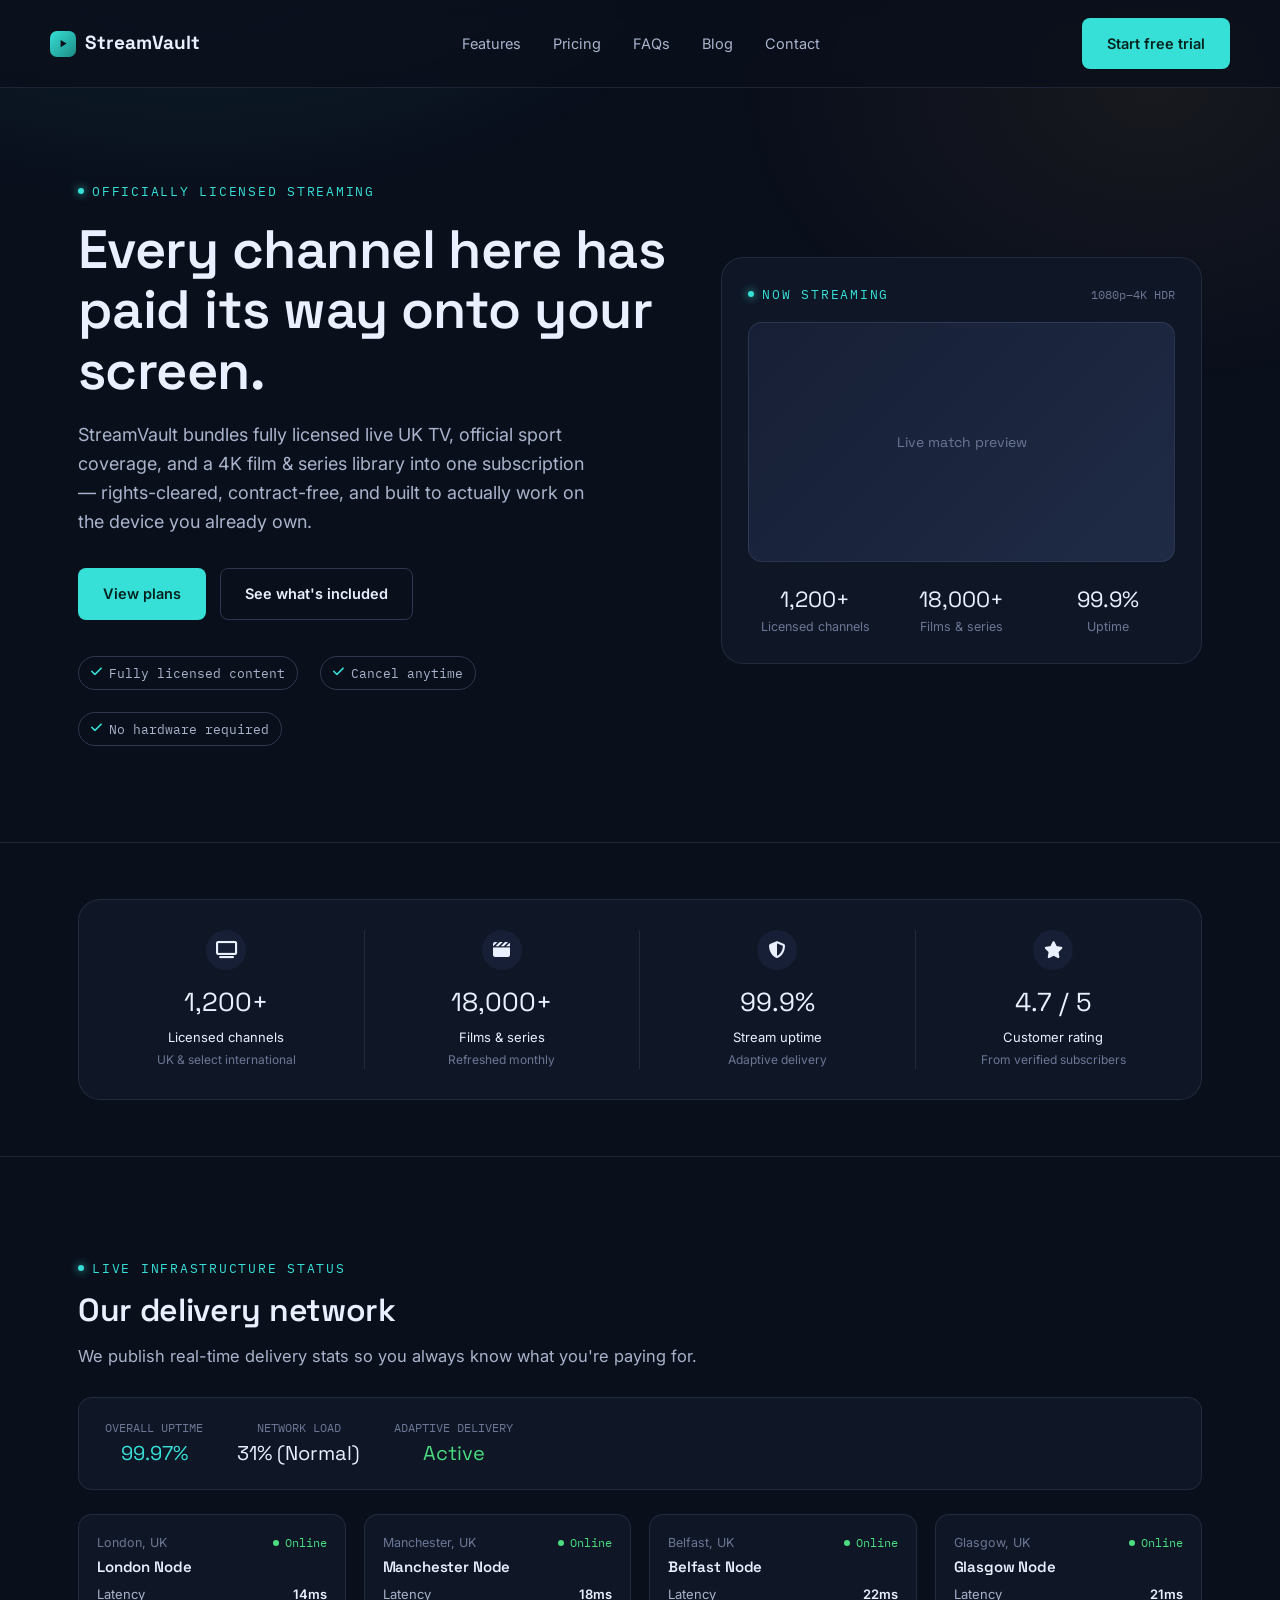
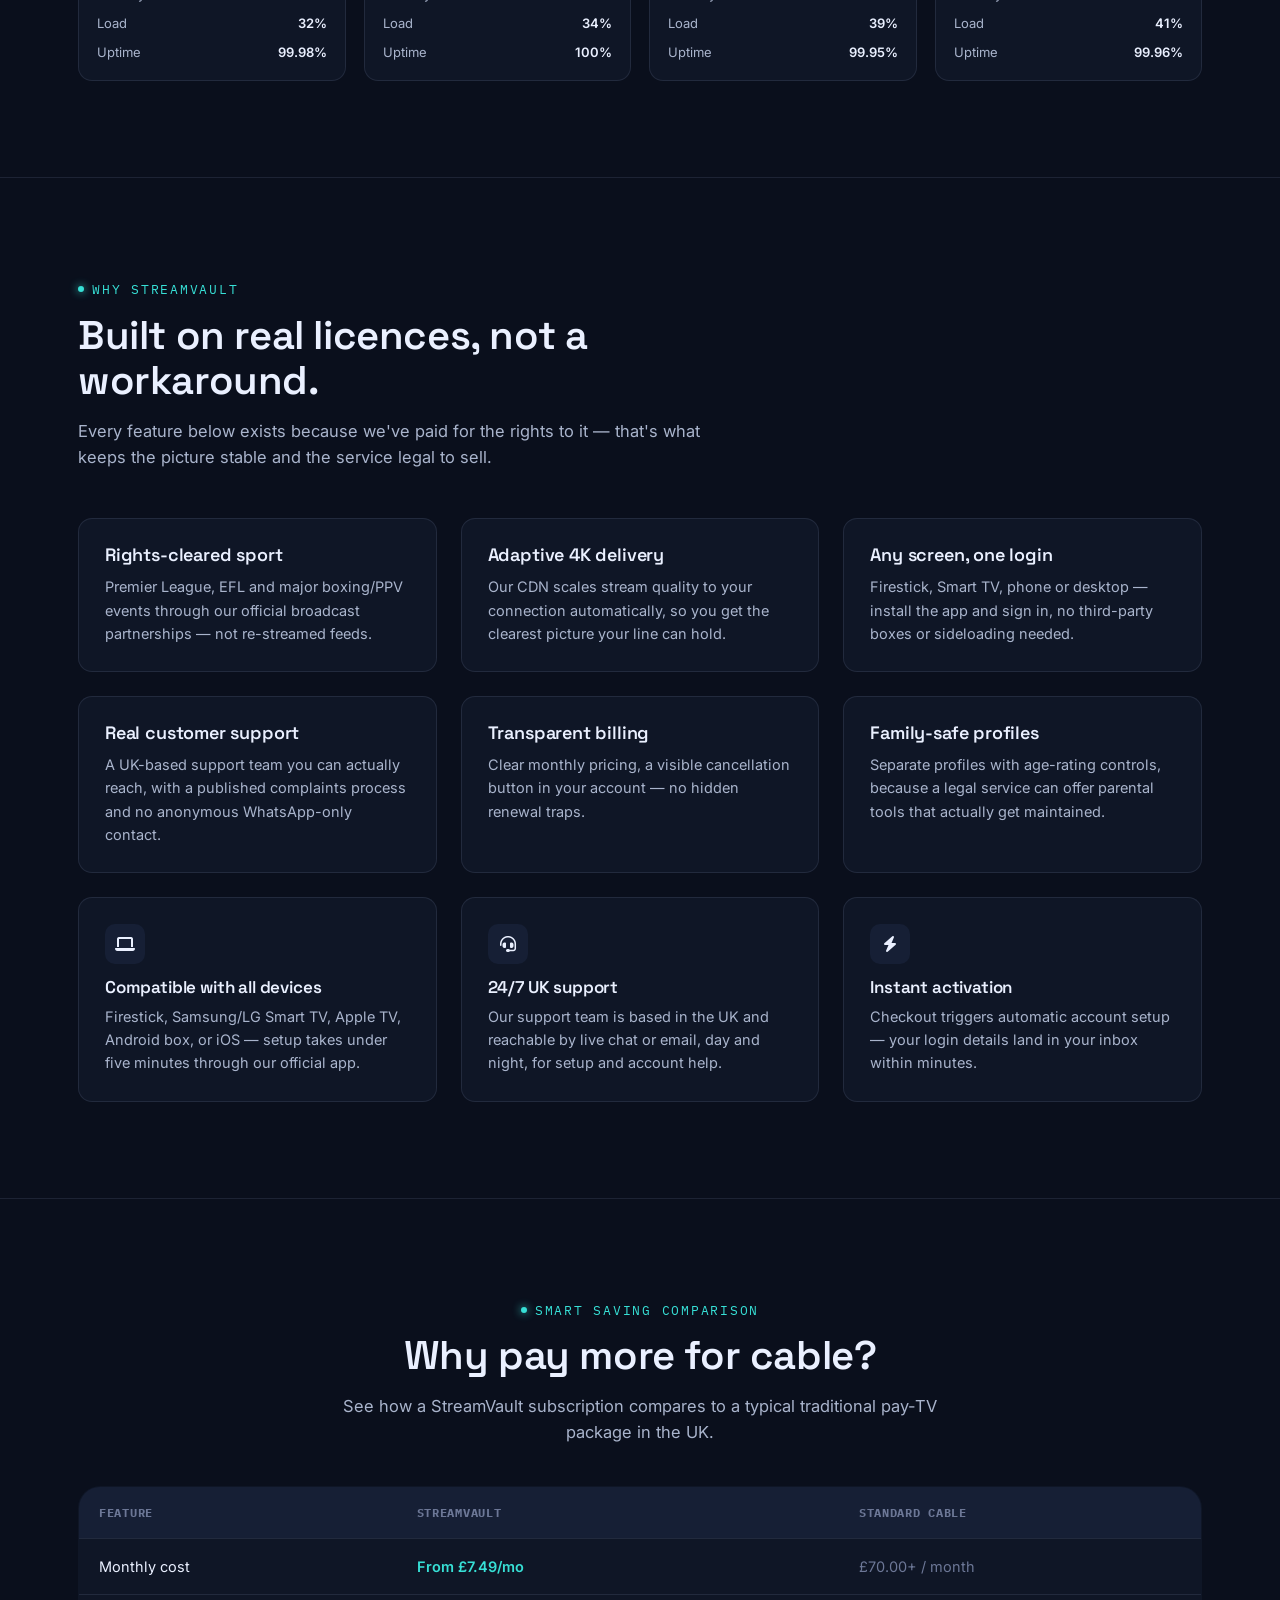
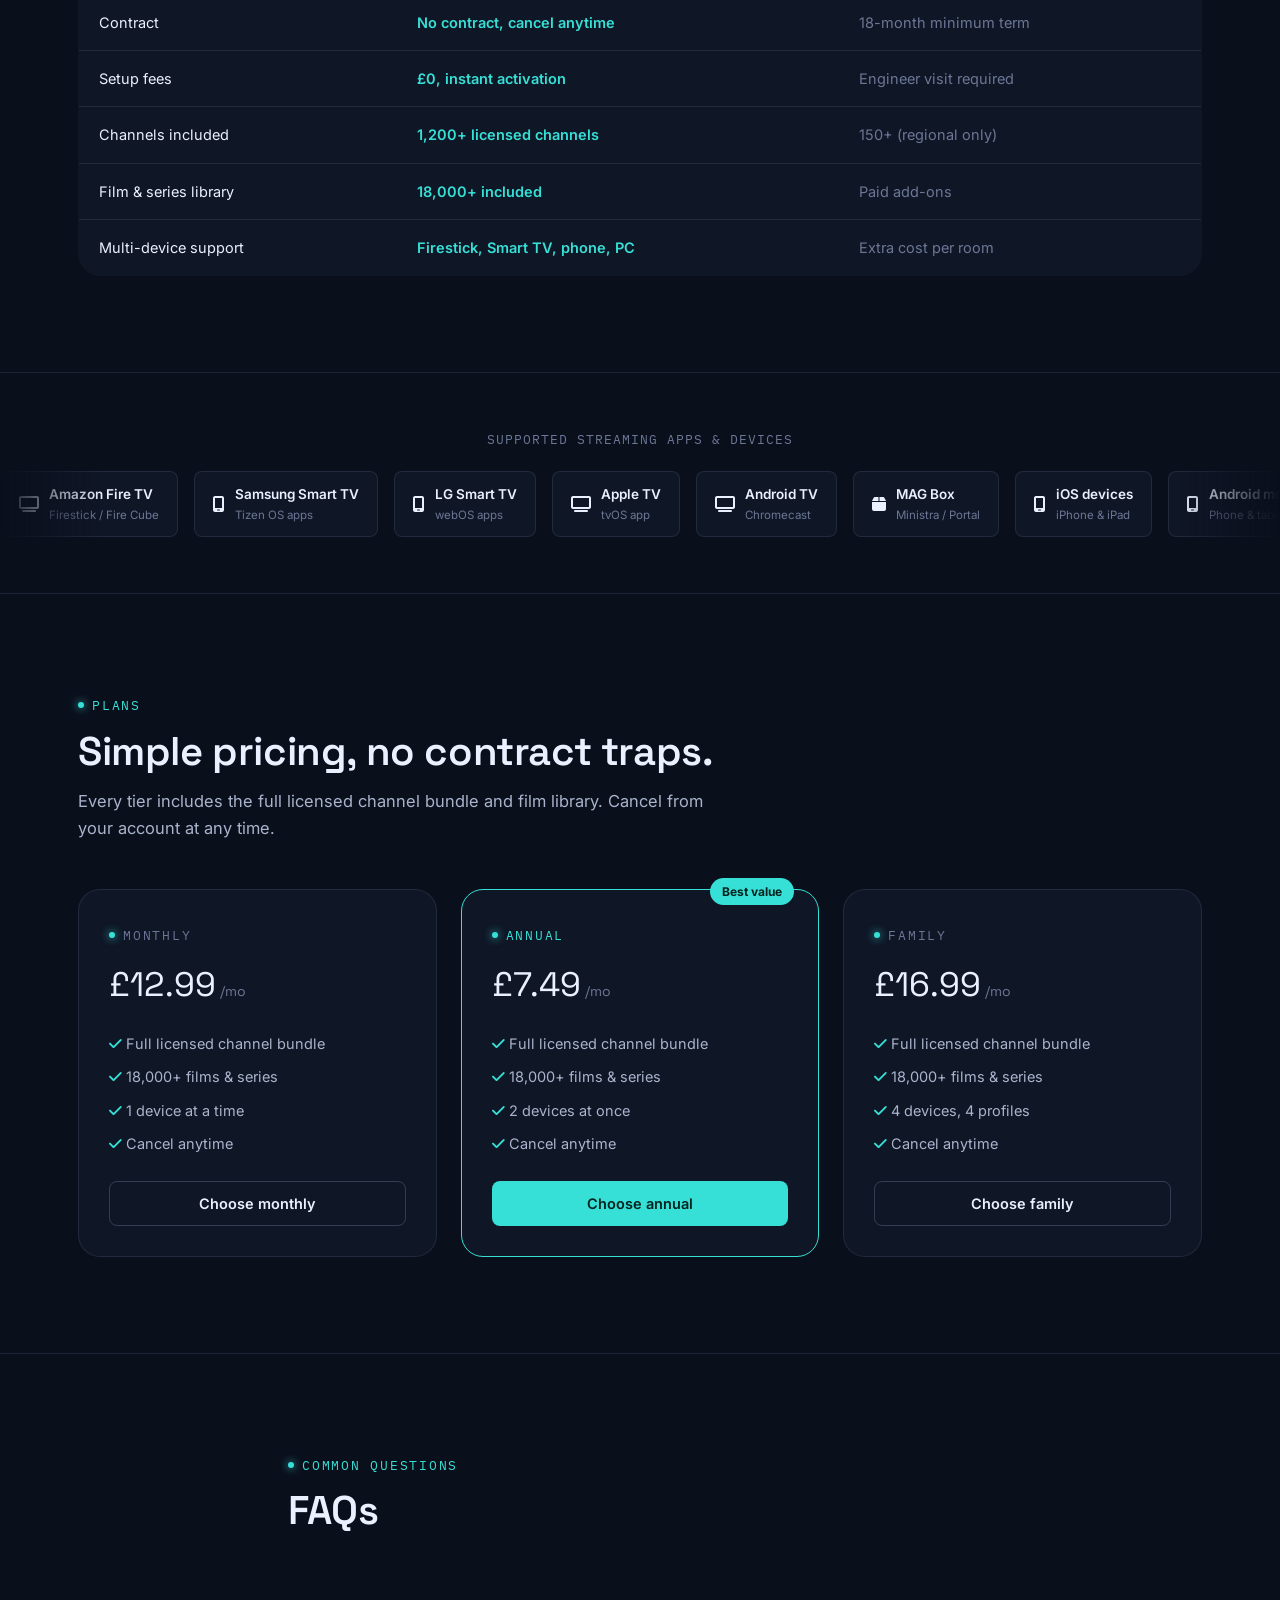
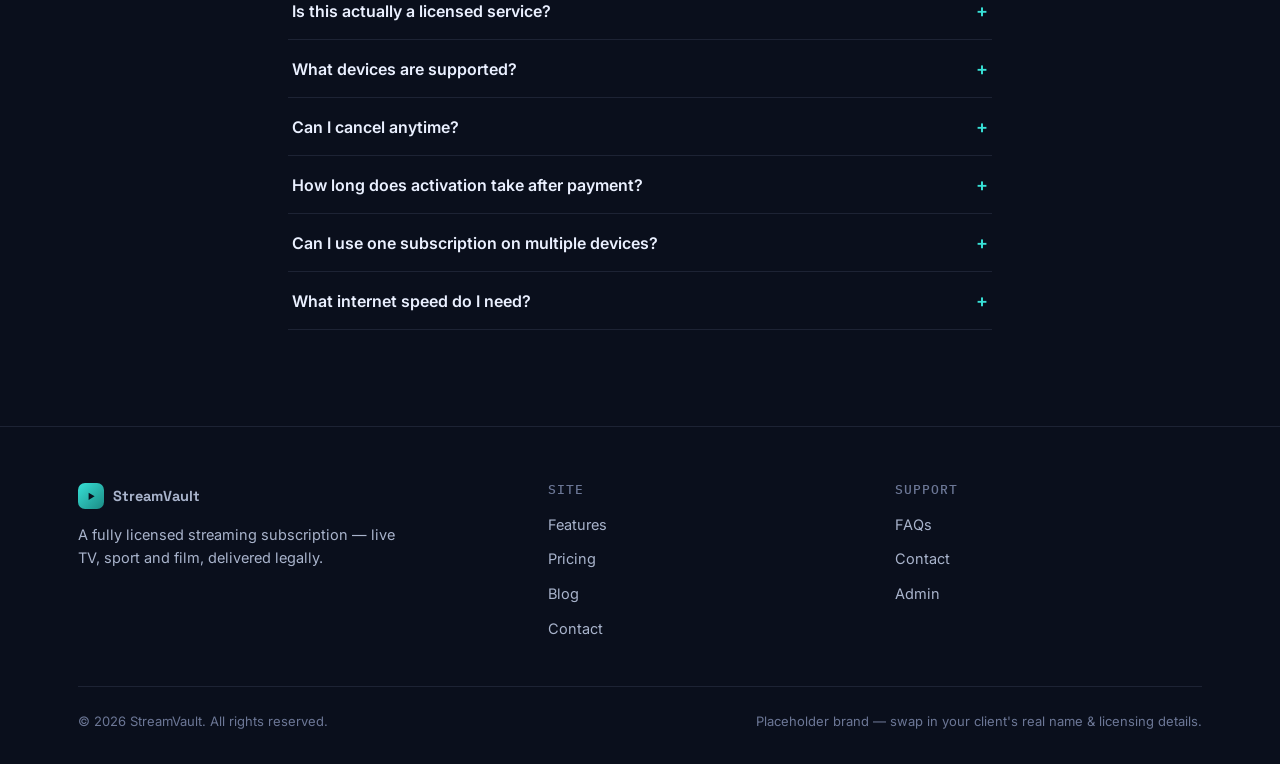
==== index.html @ 3febd01e "Add files via upload" ====
<!DOCTYPE html>
<html lang="en-GB">

<head>
  <meta charset="UTF-8">
  <meta name="viewport" content="width=device-width, initial-scale=1">
  <title>StreamVault | Licensed 4K Streaming Bundle — Live TV, Sport & Film</title>
  <meta name="description"
    content="One licensed subscription for live UK TV, official Premier League coverage, and a full film & series library in 4K. Fully rights-cleared streaming, no grey-market boxes.">
  <link rel="preconnect" href="https://fonts.googleapis.com">
  <link rel="shortcut icon" href="https://i.postimg.cc/qBGTPp8s/Untitled-removebg-preview-(1).png" type="image/x-icon">
  <link
    href="https://fonts.googleapis.com/css2?family=Space+Grotesk:wght@500;600;700&family=Inter:wght@400;500;600;700&family=IBM+Plex+Mono:wght@500&display=swap"
    rel="stylesheet">
  <link rel="stylesheet" href="https://cdnjs.cloudflare.com/ajax/libs/font-awesome/6.5.1/css/all.min.css">
  <link rel="stylesheet" href="styles.css">
</head>

<body>

  <header class="site-nav">
    <div class="wrap nav-row">
      <a href="index.html" class="logo"><span class="logo-mark"></span>StreamVault</a>
      <nav class="nav-links">
        <a href="#features">Features</a>
        <a href="#pricing">Pricing</a>
        <a href="#faqs">FAQs</a>
        <a href="blog.html">Blog</a>
        <a href="contact.html">Contact</a>
      </nav>
      <div class="nav-cta">
        <a href="#pricing" class="btn btn-primary">Start free trial</a>
        <button class="nav-burger" onclick="toggleMobileNav()" aria-label="Menu"><i
            class="fa-solid fa-bars"></i></button>
      </div>
    </div>
    <div class="wrap">
      <div class="nav-mobile-panel" id="mobile-nav">
        <a href="#pricing" class="btn btn-primary btn-block" style="margin-bottom:10px;"
          onclick="toggleMobileNav()">Start free trial</a>
        <a href="#features" onclick="toggleMobileNav()">Features</a>
        <a href="#pricing" onclick="toggleMobileNav()">Pricing</a>
        <a href="#faqs" onclick="toggleMobileNav()">FAQs</a>
        <a href="blog.html">Blog</a>
        <a href="contact.html">Contact</a>
      </div>
    </div>
  </header>

  <!-- HERO -->
  <section class="section" style="border-bottom:1px solid var(--line); padding-top:88px;">
    <div class="hero-grid wrap">
      <div>
        <span class="eyebrow">Officially licensed streaming</span>
        <h1 style="font-size:clamp(34px,4.6vw,54px); margin-top:18px;">
          Every channel here has paid its way onto your screen.
        </h1>
        <p style="color:var(--fg-dim); font-size:18px; margin-top:20px; max-width:520px;">
          StreamVault bundles fully licensed live UK TV, official sport coverage, and a 4K film &amp; series library
          into one subscription — rights-cleared, contract-free, and built to actually work on the device you already
          own.
        </p>
        <div style="display:flex; gap:14px; margin-top:32px; flex-wrap:wrap;">
          <a href="#pricing" class="btn btn-primary">View plans</a>
          <a href="#features" class="btn btn-ghost">See what's included</a>
        </div>
        <div style="display:flex; gap:22px; margin-top:36px; flex-wrap:wrap;">
          <span class="pill"><i class="fa-solid fa-check" style="color:var(--cyan);"></i> Fully licensed content</span>
          <span class="pill"><i class="fa-solid fa-check" style="color:var(--cyan);"></i> Cancel anytime</span>
          <span class="pill"><i class="fa-solid fa-check" style="color:var(--cyan);"></i> No hardware required</span>
        </div>
      </div>
      <div
        style="background:var(--ink-900); border:1px solid var(--line); border-radius:var(--radius-lg); padding:26px;">
        <div style="display:flex; justify-content:space-between; align-items:center; margin-bottom:18px;">
          <span class="eyebrow">Now streaming</span>
          <span style="font-family:var(--font-mono); font-size:12px; color:var(--fg-mute);">1080p–4K HDR</span>
        </div>
        <div
          style="background:linear-gradient(135deg, var(--ink-800), var(--ink-700)); border-radius:var(--radius-md); aspect-ratio:16/9; display:flex; align-items:center; justify-content:center; border:1px solid var(--line);">
          <span style="font-family:var(--font-display); color:var(--fg-mute); font-size:14px;">Live match preview</span>
        </div>
        <div style="display:grid; grid-template-columns:repeat(3,1fr); gap:12px; margin-top:20px;">
          <div style="text-align:center;">
            <div style="font-family:var(--font-display); font-size:22px;">1,200+</div>
            <div style="color:var(--fg-mute); font-size:12.5px;">Licensed channels</div>
          </div>
          <div style="text-align:center;">
            <div style="font-family:var(--font-display); font-size:22px;">18,000+</div>
            <div style="color:var(--fg-mute); font-size:12.5px;">Films &amp; series</div>
          </div>
          <div style="text-align:center;">
            <div style="font-family:var(--font-display); font-size:22px;">99.9%</div>
            <div style="color:var(--fg-mute); font-size:12.5px;">Uptime</div>
          </div>
        </div>
      </div>
    </div>
  </section>

  <!-- STAT BAR -->
  <section class="section" style="padding:56px 0;">
    <div class="wrap">
      <div class="stat-bar">
        <div class="stat-item">
          <div class="stat-icon"><i class="fa-solid fa-tv"></i></div>
          <div class="stat-value">1,200+</div>
          <div class="stat-label">Licensed channels</div>
          <div class="stat-sub">UK &amp; select international</div>
        </div>
        <div class="stat-item">
          <div class="stat-icon"><i class="fa-solid fa-clapperboard"></i></div>
          <div class="stat-value">18,000+</div>
          <div class="stat-label">Films &amp; series</div>
          <div class="stat-sub">Refreshed monthly</div>
        </div>
        <div class="stat-item">
          <div class="stat-icon"><i class="fa-solid fa-shield-halved"></i></div>
          <div class="stat-value">99.9%</div>
          <div class="stat-label">Stream uptime</div>
          <div class="stat-sub">Adaptive delivery</div>
        </div>
        <div class="stat-item">
          <div class="stat-icon"><i class="fa-solid fa-star"></i></div>
          <div class="stat-value">4.7 / 5</div>
          <div class="stat-label">Customer rating</div>
          <div class="stat-sub">From verified subscribers</div>
        </div>
      </div>
    </div>
  </section>

  <!-- INFRA STATUS -->
  <section class="section">
    <div class="wrap">
      <div class="section-head" style="margin-bottom:28px;">
        <span class="eyebrow">Live infrastructure status</span>
        <h2 style="font-size:clamp(24px,3vw,32px);">Our delivery network</h2>
        <p>We publish real-time delivery stats so you always know what you're paying for.</p>
      </div>
      <div class="infra-summary">
        <div class="stat-item" style="border:none; padding:0;">
          <div style="color:var(--fg-mute); font-size:12px; font-family:var(--font-mono); text-transform:uppercase;">
            Overall uptime</div>
          <div class="stat-value" style="color:var(--cyan);">99.97%</div>
        </div>
        <div class="stat-item" style="border:none; padding:0;">
          <div style="color:var(--fg-mute); font-size:12px; font-family:var(--font-mono); text-transform:uppercase;">
            Network load</div>
          <div class="stat-value">31% (Normal)</div>
        </div>
        <div class="stat-item" style="border:none; padding:0;">
          <div style="color:var(--fg-mute); font-size:12px; font-family:var(--font-mono); text-transform:uppercase;">
            Adaptive delivery</div>
          <div class="stat-value" style="color:#4ADE80;">Active</div>
        </div>
      </div>
      <div class="node-grid">
        <div class="node-card">
          <div style="display:flex; justify-content:space-between; align-items:center;">
            <div style="font-size:12.5px; color:var(--fg-mute);">London, UK</div>
            <span class="node-status">Online</span>
          </div>
          <h4 style="font-size:15px; margin-top:6px;">London Node</h4>
          <div class="node-metric"><span>Latency</span><b>14ms</b></div>
          <div class="node-metric"><span>Load</span><b>32%</b></div>
          <div class="node-metric"><span>Uptime</span><b>99.98%</b></div>
        </div>
        <div class="node-card">
          <div style="display:flex; justify-content:space-between; align-items:center;">
            <div style="font-size:12.5px; color:var(--fg-mute);">Manchester, UK</div>
            <span class="node-status">Online</span>
          </div>
          <h4 style="font-size:15px; margin-top:6px;">Manchester Node</h4>
          <div class="node-metric"><span>Latency</span><b>18ms</b></div>
          <div class="node-metric"><span>Load</span><b>34%</b></div>
          <div class="node-metric"><span>Uptime</span><b>100%</b></div>
        </div>
        <div class="node-card">
          <div style="display:flex; justify-content:space-between; align-items:center;">
            <div style="font-size:12.5px; color:var(--fg-mute);">Belfast, UK</div>
            <span class="node-status">Online</span>
          </div>
          <h4 style="font-size:15px; margin-top:6px;">Belfast Node</h4>
          <div class="node-metric"><span>Latency</span><b>22ms</b></div>
          <div class="node-metric"><span>Load</span><b>39%</b></div>
          <div class="node-metric"><span>Uptime</span><b>99.95%</b></div>
        </div>
        <div class="node-card">
          <div style="display:flex; justify-content:space-between; align-items:center;">
            <div style="font-size:12.5px; color:var(--fg-mute);">Glasgow, UK</div>
            <span class="node-status">Online</span>
          </div>
          <h4 style="font-size:15px; margin-top:6px;">Glasgow Node</h4>
          <div class="node-metric"><span>Latency</span><b>21ms</b></div>
          <div class="node-metric"><span>Load</span><b>41%</b></div>
          <div class="node-metric"><span>Uptime</span><b>99.96%</b></div>
        </div>
      </div>
    </div>
  </section>

  <!-- FEATURES -->
  <section class="section" id="features">
    <div class="wrap">
      <div class="section-head">
        <span class="eyebrow">Why StreamVault</span>
        <h2>Built on real licences, not a workaround.</h2>
        <p>Every feature below exists because we've paid for the rights to it — that's what keeps the picture stable and
          the service legal to sell.</p>
      </div>
      <div class="grid-3">
        <div
          style="background:var(--ink-900); border:1px solid var(--line); border-radius:var(--radius-md); padding:26px;">
          <h3 style="font-size:18px; margin-bottom:10px;">Rights-cleared sport</h3>
          <p style="color:var(--fg-dim); font-size:14.5px;">Premier League, EFL and major boxing/PPV events through our
            official broadcast partnerships — not re-streamed feeds.</p>
        </div>
        <div
          style="background:var(--ink-900); border:1px solid var(--line); border-radius:var(--radius-md); padding:26px;">
          <h3 style="font-size:18px; margin-bottom:10px;">Adaptive 4K delivery</h3>
          <p style="color:var(--fg-dim); font-size:14.5px;">Our CDN scales stream quality to your connection
            automatically, so you get the clearest picture your line can hold.</p>
        </div>
        <div
          style="background:var(--ink-900); border:1px solid var(--line); border-radius:var(--radius-md); padding:26px;">
          <h3 style="font-size:18px; margin-bottom:10px;">Any screen, one login</h3>
          <p style="color:var(--fg-dim); font-size:14.5px;">Firestick, Smart TV, phone or desktop — install the app and
            sign in, no third-party boxes or sideloading needed.</p>
        </div>
        <div
          style="background:var(--ink-900); border:1px solid var(--line); border-radius:var(--radius-md); padding:26px;">
          <h3 style="font-size:18px; margin-bottom:10px;">Real customer support</h3>
          <p style="color:var(--fg-dim); font-size:14.5px;">A UK-based support team you can actually reach, with a
            published complaints process and no anonymous WhatsApp-only contact.</p>
        </div>
        <div
          style="background:var(--ink-900); border:1px solid var(--line); border-radius:var(--radius-md); padding:26px;">
          <h3 style="font-size:18px; margin-bottom:10px;">Transparent billing</h3>
          <p style="color:var(--fg-dim); font-size:14.5px;">Clear monthly pricing, a visible cancellation button in your
            account — no hidden renewal traps.</p>
        </div>
        <div
          style="background:var(--ink-900); border:1px solid var(--line); border-radius:var(--radius-md); padding:26px;">
          <h3 style="font-size:18px; margin-bottom:10px;">Family-safe profiles</h3>
          <p style="color:var(--fg-dim); font-size:14.5px;">Separate profiles with age-rating controls, because a legal
            service can offer parental tools that actually get maintained.</p>
        </div>
      </div>

      <!-- extra feature strip -->
      <div class="grid-3" style="margin-top:24px;">
        <div
          style="background:var(--ink-900); border:1px solid var(--line); border-radius:var(--radius-md); padding:26px;">
          <div
            style="width:40px; height:40px; border-radius:10px; background:var(--ink-800); display:flex; align-items:center; justify-content:center; margin-bottom:14px;">
            <i class="fa-solid fa-laptop"></i></div>
          <h3 style="font-size:17px; margin-bottom:8px;">Compatible with all devices</h3>
          <p style="color:var(--fg-dim); font-size:14.5px;">Firestick, Samsung/LG Smart TV, Apple TV, Android box, or
            iOS — setup takes under five minutes through our official app.</p>
        </div>
        <div
          style="background:var(--ink-900); border:1px solid var(--line); border-radius:var(--radius-md); padding:26px;">
          <div
            style="width:40px; height:40px; border-radius:10px; background:var(--ink-800); display:flex; align-items:center; justify-content:center; margin-bottom:14px;">
            <i class="fa-solid fa-headset"></i></div>
          <h3 style="font-size:17px; margin-bottom:8px;">24/7 UK support</h3>
          <p style="color:var(--fg-dim); font-size:14.5px;">Our support team is based in the UK and reachable by live
            chat or email, day and night, for setup and account help.</p>
        </div>
        <div
          style="background:var(--ink-900); border:1px solid var(--line); border-radius:var(--radius-md); padding:26px;">
          <div
            style="width:40px; height:40px; border-radius:10px; background:var(--ink-800); display:flex; align-items:center; justify-content:center; margin-bottom:14px;">
            <i class="fa-solid fa-bolt"></i></div>
          <h3 style="font-size:17px; margin-bottom:8px;">Instant activation</h3>
          <p style="color:var(--fg-dim); font-size:14.5px;">Checkout triggers automatic account setup — your login
            details land in your inbox within minutes.</p>
        </div>
      </div>
    </div>
  </section>

  <!-- COMPARISON -->
  <section class="section">
    <div class="wrap">
      <div class="section-head" style="margin: 0 auto 40px; text-align:center;">
        <span class="eyebrow">Smart saving comparison</span>
        <h2>Why pay more for cable?</h2>
        <p style="margin:14px auto 0;">See how a StreamVault subscription compares to a typical traditional pay-TV
          package in the UK.</p>
      </div>
      <div class="compare-table-wrap">
        <table class="compare-table">
          <thead>
            <tr>
              <th>Feature</th>
              <th>StreamVault</th>
              <th>Standard cable</th>
            </tr>
          </thead>
          <tbody>
            <tr>
              <td>Monthly cost</td>
              <td class="good">From £7.49/mo</td>
              <td class="bad">£70.00+ / month</td>
            </tr>
            <tr>
              <td>Contract</td>
              <td class="good">No contract, cancel anytime</td>
              <td class="bad">18-month minimum term</td>
            </tr>
            <tr>
              <td>Setup fees</td>
              <td class="good">£0, instant activation</td>
              <td class="bad">Engineer visit required</td>
            </tr>
            <tr>
              <td>Channels included</td>
              <td class="good">1,200+ licensed channels</td>
              <td class="bad">150+ (regional only)</td>
            </tr>
            <tr>
              <td>Film &amp; series library</td>
              <td class="good">18,000+ included</td>
              <td class="bad">Paid add-ons</td>
            </tr>
            <tr>
              <td>Multi-device support</td>
              <td class="good">Firestick, Smart TV, phone, PC</td>
              <td class="bad">Extra cost per room</td>
            </tr>
          </tbody>
        </table>
      </div>
    </div>
  </section>

  <!-- DEVICE MARQUEE -->
  <section class="section" style="padding:56px 0;">
    <div class="wrap">
      <p
        style="text-align:center; font-family:var(--font-mono); font-size:12.5px; letter-spacing:0.08em; color:var(--fg-mute); text-transform:uppercase; margin-bottom:22px;">
        Supported streaming apps &amp; devices</p>
    </div>
    <div class="marquee-wrap">
      <div class="marquee-track" id="marquee-track">
        <!-- filled twice by JS for seamless loop -->
      </div>
    </div>
  </section>

  <!-- PRICING -->
  <section class="section" id="pricing">
    <div class="wrap">
      <div class="section-head">
        <span class="eyebrow">Plans</span>
        <h2>Simple pricing, no contract traps.</h2>
        <p>Every tier includes the full licensed channel bundle and film library. Cancel from your account at any time.
        </p>
      </div>
      <div class="grid-3">
        <div
          style="background:var(--ink-900); border:1px solid var(--line); border-radius:var(--radius-lg); padding:30px;">
          <div class="eyebrow" style="color:var(--fg-mute);">Monthly</div>
          <div style="font-family:var(--font-display); font-size:34px; margin-top:12px;">£12.99<span
              style="font-size:14px; color:var(--fg-mute); font-weight:400;"> /mo</span></div>
          <ul
            style="margin-top:20px; display:flex; flex-direction:column; gap:10px; color:var(--fg-dim); font-size:14.5px;">
            <li><i class="fa-solid fa-check" style="color:var(--cyan);"></i> Full licensed channel bundle</li>
            <li><i class="fa-solid fa-check" style="color:var(--cyan);"></i> 18,000+ films &amp; series</li>
            <li><i class="fa-solid fa-check" style="color:var(--cyan);"></i> 1 device at a time</li>
            <li><i class="fa-solid fa-check" style="color:var(--cyan);"></i> Cancel anytime</li>
          </ul>
          <button class="btn btn-ghost btn-block" style="margin-top:26px;"
            onclick="openPlanModal('Monthly', '£12.99/mo')">Choose monthly</button>
        </div>
        <div
          style="background:var(--ink-900); border:1px solid var(--cyan); border-radius:var(--radius-lg); padding:30px; position:relative;">
          <span
            style="position:absolute; top:-12px; right:24px; background:var(--cyan); color:#04231F; font-size:12px; font-weight:700; padding:4px 12px; border-radius:100px;">Best
            value</span>
          <div class="eyebrow">Annual</div>
          <div style="font-family:var(--font-display); font-size:34px; margin-top:12px;">£7.49<span
              style="font-size:14px; color:var(--fg-mute); font-weight:400;"> /mo</span></div>
          <ul
            style="margin-top:20px; display:flex; flex-direction:column; gap:10px; color:var(--fg-dim); font-size:14.5px;">
            <li><i class="fa-solid fa-check" style="color:var(--cyan);"></i> Full licensed channel bundle</li>
            <li><i class="fa-solid fa-check" style="color:var(--cyan);"></i> 18,000+ films &amp; series</li>
            <li><i class="fa-solid fa-check" style="color:var(--cyan);"></i> 2 devices at once</li>
            <li><i class="fa-solid fa-check" style="color:var(--cyan);"></i> Cancel anytime</li>
          </ul>
          <button class="btn btn-primary btn-block" style="margin-top:26px;"
            onclick="openPlanModal('Annual', '£7.49/mo')">Choose annual</button>
        </div>
        <div
          style="background:var(--ink-900); border:1px solid var(--line); border-radius:var(--radius-lg); padding:30px;">
          <div class="eyebrow" style="color:var(--fg-mute);">Family</div>
          <div style="font-family:var(--font-display); font-size:34px; margin-top:12px;">£16.99<span
              style="font-size:14px; color:var(--fg-mute); font-weight:400;"> /mo</span></div>
          <ul
            style="margin-top:20px; display:flex; flex-direction:column; gap:10px; color:var(--fg-dim); font-size:14.5px;">
            <li><i class="fa-solid fa-check" style="color:var(--cyan);"></i> Full licensed channel bundle</li>
            <li><i class="fa-solid fa-check" style="color:var(--cyan);"></i> 18,000+ films &amp; series</li>
            <li><i class="fa-solid fa-check" style="color:var(--cyan);"></i> 4 devices, 4 profiles</li>
            <li><i class="fa-solid fa-check" style="color:var(--cyan);"></i> Cancel anytime</li>
          </ul>
          <button class="btn btn-ghost btn-block" style="margin-top:26px;"
            onclick="openPlanModal('Family', '£16.99/mo')">Choose family</button>
        </div>
      </div>
    </div>
  </section>

  <!-- Plan order modal -->
  <div class="modal-backdrop" id="plan-modal" onclick="if(event.target===this) closePlanModal()">
    <div class="modal-box" style="max-width:440px;">
      <button class="modal-close" onclick="closePlanModal()"><i class="fa-solid fa-xmark"></i></button>
      <span class="eyebrow" id="plan-modal-eyebrow">Plan</span>
      <h2 id="plan-modal-title" style="font-size:22px; margin-top:10px;">Complete your order</h2>
      <p style="color:var(--fg-dim); font-size:14px; margin-top:8px;">We'll email you to complete payment and activate
        your subscription — no card details are collected here.</p>
      <form id="plan-form" style="margin-top:20px;" onsubmit="return submitPlanOrder(event)">
        <label
          style="display:block; font-size:13px; color:var(--fg-mute); margin-bottom:6px; font-family:var(--font-mono);"
          for="p-name">Full name</label>
        <input id="p-name" type="text" required
          style="width:100%; background:var(--ink-800); border:1px solid var(--line-strong); color:var(--fg); padding:11px 13px; border-radius:8px; font-size:14.5px; margin-bottom:16px;"
          placeholder="Jane Smith">
        <label
          style="display:block; font-size:13px; color:var(--fg-mute); margin-bottom:6px; font-family:var(--font-mono);"
          for="p-email">Email</label>
        <input id="p-email" type="email" required
          style="width:100%; background:var(--ink-800); border:1px solid var(--line-strong); color:var(--fg); padding:11px 13px; border-radius:8px; font-size:14.5px; margin-bottom:8px;"
          placeholder="jane@email.com">
        <p id="p-email-error" style="display:none; color:var(--coral); font-size:12.5px; margin-bottom:12px;"></p>
        <button type="submit" id="plan-submit-btn" class="btn btn-primary btn-block">Request this plan</button>
        <p id="plan-success"
          style="display:none; color:var(--cyan); font-size:13px; margin-top:12px; text-align:center;">Order request
          sent — we'll follow up by email.</p>
        <button type="button" id="pay-now-btn" class="btn btn-ghost btn-block" style="display:none; margin-top:10px;"
          onclick="showPaymentPlaceholder()"><i class="fa-solid fa-credit-card"></i> Pay now</button>
      </form>
    </div>
  </div>

  <!-- Payment placeholder — shown after "Pay now" is clicked -->
  <div class="modal-backdrop" id="payment-modal" onclick="if(event.target===this) closePaymentModal()">
    <div class="modal-box" style="max-width:400px; text-align:center;">
      <button class="modal-close" onclick="closePaymentModal()"><i class="fa-solid fa-xmark"></i></button>
      <div
        style="width:52px; height:52px; border-radius:50%; background:var(--cyan-dim); display:flex; align-items:center; justify-content:center; margin:0 auto 16px; font-size:22px; color:var(--cyan);">
        <i class="fa-solid fa-lock"></i>
      </div>
      <h3 style="font-size:19px;">Secure payment coming soon</h3>
      <p style="color:var(--fg-dim); font-size:14px; margin-top:10px;">This is a placeholder — no real payment is
        processed here. A live version of this button would redirect to a real payment provider (e.g. Stripe or PayPal)
        to securely take card details.</p>
      <button class="btn btn-ghost btn-block" style="margin-top:20px;" onclick="closePaymentModal()">Close</button>
    </div>
  </div>

  <!-- FAQ -->
  <section class="section" id="faqs">
    <div class="wrap container-narrow">
      <div class="section-head" style="max-width:100%;">
        <span class="eyebrow">Common questions</span>
        <h2>FAQs</h2>
      </div>
      <div id="faq-list">
        <div class="faq-item">
          <button class="faq-q" onclick="toggleFaq(this)">Is this actually a licensed service?<span
              class="chev">+</span></button>
          <div class="faq-a">
            <div class="faq-a-inner">Yes — every channel and film in the bundle is delivered under direct licensing
              agreements with rights holders and broadcasters.</div>
          </div>
        </div>
        <div class="faq-item">
          <button class="faq-q" onclick="toggleFaq(this)">What devices are supported?<span
              class="chev">+</span></button>
          <div class="faq-a">
            <div class="faq-a-inner">Firestick, Android TV, Samsung/LG Smart TVs, iOS, Android and desktop browsers, via
              our official app.</div>
          </div>
        </div>
        <div class="faq-item">
          <button class="faq-q" onclick="toggleFaq(this)">Can I cancel anytime?<span class="chev">+</span></button>
          <div class="faq-a">
            <div class="faq-a-inner">Yes, cancellation is a single button in your account — no phone call or retention
              script required.</div>
          </div>
        </div>
        <div class="faq-item">
          <button class="faq-q" onclick="toggleFaq(this)">How long does activation take after payment?<span
              class="chev">+</span></button>
          <div class="faq-a">
            <div class="faq-a-inner">Activation is automated. Your login details are sent to your email within minutes
              of checkout completing.</div>
          </div>
        </div>
        <div class="faq-item">
          <button class="faq-q" onclick="toggleFaq(this)">Can I use one subscription on multiple devices?<span
              class="chev">+</span></button>
          <div class="faq-a">
            <div class="faq-a-inner">Standard plans allow one active device at a time. Our Annual and Family tiers
              support 2 and 4 simultaneous devices respectively.</div>
          </div>
        </div>
        <div class="faq-item">
          <button class="faq-q" onclick="toggleFaq(this)">What internet speed do I need?<span
              class="chev">+</span></button>
          <div class="faq-a">
            <div class="faq-a-inner">8 Mbps is enough for SD, 15 Mbps for HD, and we recommend 25 Mbps or higher for
              stable 4K streaming.</div>
          </div>
        </div>
      </div>
    </div>
  </section>

  <footer class="site-footer">
    <div class="wrap">
      <div class="footer-grid">
        <div>
          <a href="index.html" class="logo"><span class="logo-mark"></span>StreamVault</a>
          <p style="margin-top:14px;">A fully licensed streaming subscription — live TV, sport and film, delivered
            legally.</p>
        </div>
        <div>
          <h4>Site</h4>
          <ul>
            <li><a href="#features">Features</a></li>
            <li><a href="#pricing">Pricing</a></li>
            <li><a href="blog.html">Blog</a></li>
            <li><a href="contact.html">Contact</a></li>
          </ul>
        </div>
        <div>
          <h4>Support</h4>
          <ul>
            <li><a href="#faqs">FAQs</a></li>
            <li><a href="contact.html">Contact</a></li>
            <li><a href="admin.html">Admin</a></li>
          </ul>
        </div>
      </div>
      <div class="footer-bottom">
        <span>© 2026 StreamVault. All rights reserved.</span>
        <span>Placeholder brand — swap in your client's real name &amp; licensing details.</span>
      </div>
    </div>
  </footer>

  <script src="site-data.js"></script>
  <script>
    // Mobile hamburger menu toggle
    function toggleMobileNav() {
      document.getElementById('mobile-nav').classList.toggle('open');
    }

    // FAQ accordion: click a question to expand/collapse its answer.
    function toggleFaq(btn) {
      const item = btn.closest('.faq-item');
      const answer = item.querySelector('.faq-a');
      const isOpen = item.classList.contains('open');

      document.querySelectorAll('.faq-item.open').forEach(function (el) {
        if (el !== item) {
          el.classList.remove('open');
          el.querySelector('.faq-a').style.maxHeight = null;
        }
      });

      if (isOpen) {
        item.classList.remove('open');
        answer.style.maxHeight = null;
      } else {
        item.classList.add('open');
        answer.style.maxHeight = answer.scrollHeight + 'px';
      }
    }

    // Device marquee: generic list, duplicated once for a seamless right-to-left loop.
    (function () {
      const devices = [
        ['fa-solid fa-tv', 'Amazon Fire TV', 'Firestick / Fire Cube'],
        ['fa-solid fa-mobile-screen', 'Samsung Smart TV', 'Tizen OS apps'],
        ['fa-solid fa-mobile-screen', 'LG Smart TV', 'webOS apps'],
        ['fa-solid fa-tv', 'Apple TV', 'tvOS app'],
        ['fa-solid fa-tv', 'Android TV', 'Chromecast'],
        ['fa-solid fa-box', 'MAG Box', 'Ministra / Portal'],
        ['fa-solid fa-mobile-screen', 'iOS devices', 'iPhone & iPad'],
        ['fa-solid fa-mobile-screen', 'Android mobile', 'Phone & tablet'],
        ['fa-solid fa-laptop', 'Windows PC', 'Desktop app'],
        ['fa-solid fa-laptop', 'macOS desktop', 'Desktop app']
      ];
      const track = document.getElementById('marquee-track');
      function renderSet() {
        return devices.map(function (d) {
          return '<div class="device-chip"><i class="' + d[0] + '"></i><div><div class="device-name">' + d[1] + '</div><div class="device-sub">' + d[2] + '</div></div></div>';
        }).join('');
      }
      track.innerHTML = renderSet() + renderSet();
    })();

    // Plan order modal — captures the lead so it shows up in admin.html
    // under "Plan orders". No payment is collected here; that needs a
    // real processor (Stripe, etc.) wired up before this goes live.
    let selectedPlan = null;

    function openPlanModal(planName, planPrice) {
      selectedPlan = {plan: planName, price: planPrice};
      document.getElementById('plan-modal-eyebrow').textContent = planName + ' plan';
      document.getElementById('plan-modal-title').textContent = 'Request the ' + planName + ' plan — ' + planPrice;
      document.getElementById('plan-success').style.display = 'none';
      document.getElementById('pay-now-btn').style.display = 'none';
      document.getElementById('p-email-error').style.display = 'none';
      document.getElementById('plan-form').reset();
      document.getElementById('plan-modal').classList.add('open');
    }

    function closePlanModal() {
      document.getElementById('plan-modal').classList.remove('open');
    }

    function submitPlanOrder(e) {
      e.preventDefault();
      const email = document.getElementById('p-email').value.trim();
      const errorEl = document.getElementById('p-email-error');
      const btn = document.getElementById('plan-submit-btn');
      errorEl.style.display = 'none';

      if (!SVValidate.emailFormatValid(email)) {
        errorEl.textContent = 'Please enter a valid email address.';
        errorEl.style.display = 'block';
        return false;
      }

      btn.disabled = true;
      btn.textContent = 'Checking email...';

      SVValidate.checkEmailDomain(email).then(function (result) {
        btn.disabled = false;
        btn.textContent = 'Request this plan';

        if (result === 'invalid') {
          errorEl.textContent = "This email's domain doesn't appear to accept email — please check for typos.";
          errorEl.style.display = 'block';
          return;
        }

        SVData.addOrder({
          name: document.getElementById('p-name').value.trim(),
          email: email,
          plan: selectedPlan.plan,
          price: selectedPlan.price
        });
        document.getElementById('plan-success').style.display = 'block';
        document.getElementById('pay-now-btn').style.display = 'flex';
      });

      return false;
    }

    function showPaymentPlaceholder() {
      document.getElementById('payment-modal').classList.add('open');
    }

    function closePaymentModal() {
      document.getElementById('payment-modal').classList.remove('open');
    }
  </script>

</body>

</html>
---- styles.css ----
/* ============================================
   StreamVault — Design tokens
   Palette: deep ink navy base, signal-cyan accent
   for "live" status, warm amber for value/savings
   ============================================ */
:root {
  --ink-950: #0A0F1C;
  --ink-900: #0F1626;
  --ink-800: #161F35;
  --ink-700: #1F2A45;
  --ink-600: #2C3A5C;
  --line: rgba(148, 163, 200, 0.14);
  --line-strong: rgba(148, 163, 200, 0.28);

  --fg: #EAF0FF;
  --fg-dim: #A9B4CC;
  --fg-mute: #6C7796;

  --cyan: #37E0D6;
  --cyan-dim: rgba(55, 224, 214, 0.14);
  --amber: #F2B84B;
  --amber-dim: rgba(242, 184, 75, 0.14);
  --coral: #FF6B6B;

  --radius-sm: 8px;
  --radius-md: 14px;
  --radius-lg: 22px;

  --font-display: "Space Grotesk", "Segoe UI", sans-serif;
  --font-body: "Inter", "Segoe UI", sans-serif;
  --font-mono: "IBM Plex Mono", monospace;
}

* { box-sizing: border-box; margin: 0; padding: 0; }

html { scroll-behavior: smooth; }

body {
  background: var(--ink-950);
  color: var(--fg);
  font-family: var(--font-body);
  line-height: 1.6;
  -webkit-font-smoothing: antialiased;
}

body::before {
  content: "";
  position: fixed;
  inset: 0;
  background:
    radial-gradient(ellipse 900px 500px at 15% -10%, rgba(55,224,214,0.10), transparent 60%),
    radial-gradient(ellipse 700px 500px at 90% 10%, rgba(242,184,75,0.06), transparent 60%);
  pointer-events: none;
  z-index: 0;
}

a { color: inherit; text-decoration: none; }
img { max-width: 100%; display: block; }
ul { list-style: none; }

.wrap {
  max-width: 1180px;
  margin: 0 auto;
  padding: 0 28px;
  position: relative;
  z-index: 1;
}

/* Focus visibility */
a:focus-visible, button:focus-visible, input:focus-visible, textarea:focus-visible {
  outline: 2px solid var(--cyan);
  outline-offset: 3px;
}

@media (prefers-reduced-motion: reduce) {
  * { animation-duration: 0.001ms !important; transition-duration: 0.001ms !important; }
}

/* ---------- Typography ---------- */
h1, h2, h3, h4 {
  font-family: var(--font-display);
  font-weight: 600;
  letter-spacing: -0.01em;
  line-height: 1.12;
}

.eyebrow {
  font-family: var(--font-mono);
  font-size: 12.5px;
  letter-spacing: 0.14em;
  text-transform: uppercase;
  color: var(--cyan);
  display: inline-flex;
  align-items: center;
  gap: 8px;
}
.eyebrow::before {
  content: "";
  width: 6px; height: 6px;
  border-radius: 50%;
  background: var(--cyan);
  box-shadow: 0 0 8px var(--cyan);
}

.section {
  padding: 96px 0;
  border-bottom: 1px solid var(--line);
  position: relative;
  z-index: 1;
}
.section-head {
  max-width: 640px;
  margin-bottom: 48px;
}
.section-head h2 {
  font-size: clamp(28px, 3.4vw, 40px);
  margin-top: 14px;
}
.section-head p {
  color: var(--fg-dim);
  margin-top: 14px;
  font-size: 16.5px;
}

/* ---------- Buttons ---------- */
.btn {
  display: inline-flex;
  align-items: center;
  gap: 8px;
  padding: 13px 24px;
  border-radius: var(--radius-sm);
  font-weight: 600;
  font-size: 14.5px;
  border: 1px solid transparent;
  cursor: pointer;
  transition: transform 0.15s ease, background 0.15s ease, border-color 0.15s ease;
  font-family: var(--font-body);
}
.btn:hover { transform: translateY(-1px); }
.btn-primary {
  background: var(--cyan);
  color: #04231F;
}
.btn-primary:hover { background: #4FEFE5; }
.btn-ghost {
  background: transparent;
  border-color: var(--line-strong);
  color: var(--fg);
}
.btn-ghost:hover { border-color: var(--cyan); color: var(--cyan); }
.btn-block { width: 100%; justify-content: center; }

/* ---------- Nav ---------- */
header.site-nav {
  position: sticky;
  top: 0;
  z-index: 50;
  background: rgba(10, 15, 28, 0.82);
  backdrop-filter: blur(10px);
  border-bottom: 1px solid var(--line);
}
.nav-row {
  display: flex;
  align-items: center;
  justify-content: space-between;
  padding: 18px 0;
}
.logo {
  font-family: var(--font-display);
  font-weight: 700;
  font-size: 19px;
  display: flex;
  align-items: center;
  gap: 9px;
}
.logo-mark {
  width: 26px; height: 26px;
  border-radius: 7px;
  background: linear-gradient(135deg, var(--cyan), #1B8B84);
  position: relative;
  flex-shrink: 0;
}
.logo-mark::after {
  content: "";
  position: absolute;
  inset: 7px;
  background: var(--ink-950);
  clip-path: polygon(30% 20%, 30% 80%, 80% 50%);
}
.nav-links {
  display: flex;
  gap: 32px;
  align-items: center;
  font-size: 14.5px;
  color: var(--fg-dim);
}
.nav-links a:hover { color: var(--fg); }
.nav-cta { display: flex; align-items: center; gap: 14px; }

/* Hamburger toggle — hidden on desktop, shown on mobile */
.nav-burger {
  display: none;
  background: none;
  border: 1px solid var(--line-strong);
  border-radius: 8px;
  width: 40px; height: 40px;
  color: var(--fg);
  font-size: 17px;
  cursor: pointer;
  align-items: center;
  justify-content: center;
}

/* Mobile dropdown panel (built from the same links as .nav-links) */
.nav-mobile-panel {
  display: none;
  flex-direction: column;
  gap: 2px;
  padding: 10px 0 18px;
  border-top: 1px solid var(--line);
}
.nav-mobile-panel a {
  padding: 12px 4px;
  font-size: 15px;
  color: var(--fg-dim);
  border-bottom: 1px solid var(--line);
}
.nav-mobile-panel a:last-child { border-bottom: none; }
.nav-mobile-panel a:hover { color: var(--fg); }
.nav-mobile-panel.open { display: flex; }

@media (max-width: 860px) {
  .nav-links { display: none; }
  .nav-burger { display: flex; }
  .nav-cta .btn { padding: 10px 16px; font-size: 13.5px; }
}

/* ---------- Footer ---------- */
footer.site-footer {
  padding: 56px 0 32px;
  position: relative;
  z-index: 1;
}
.footer-grid {
  display: grid;
  grid-template-columns: 1.4fr 1fr 1fr;
  gap: 40px;
  padding-bottom: 36px;
}
.footer-grid h4 {
  font-size: 13px;
  text-transform: uppercase;
  letter-spacing: 0.08em;
  color: var(--fg-mute);
  margin-bottom: 14px;
  font-family: var(--font-mono);
  font-weight: 500;
}
.footer-grid p { color: var(--fg-dim); font-size: 14.5px; max-width: 320px; }
.footer-grid li { margin-bottom: 9px; }
.footer-grid a { color: var(--fg-dim); font-size: 14.5px; }
.footer-grid a:hover { color: var(--cyan); }
.footer-bottom {
  border-top: 1px solid var(--line);
  padding-top: 24px;
  display: flex;
  justify-content: space-between;
  color: var(--fg-mute);
  font-size: 13px;
  flex-wrap: wrap;
  gap: 10px;
}

@media (max-width: 720px) {
  .footer-grid { grid-template-columns: 1fr; }
}

/* ---------- Utility ---------- */
.pill {
  display: inline-flex;
  align-items: center;
  gap: 7px;
  padding: 6px 12px;
  border-radius: 100px;
  border: 1px solid var(--line-strong);
  font-size: 12.5px;
  color: var(--fg-dim);
  font-family: var(--font-mono);
}
.container-narrow { max-width: 760px; margin: 0 auto; }

/* ---------- Stat bar ---------- */
.stat-bar {
  display: grid;
  grid-template-columns: repeat(4, 1fr);
  background: var(--ink-900);
  border: 1px solid var(--line);
  border-radius: var(--radius-lg);
  padding: 30px 10px;
}
.stat-item { text-align: center; border-right: 1px solid var(--line); padding: 0 12px; }
.stat-item:last-child { border-right: none; }
.stat-icon {
  width: 40px; height: 40px;
  border-radius: 50%;
  background: var(--ink-800);
  display: flex; align-items: center; justify-content: center;
  margin: 0 auto 12px;
  font-size: 17px;
}
.stat-value { font-family: var(--font-display); font-size: 26px; }
.stat-label { font-size: 13px; margin-top: 4px; }
.stat-sub { font-size: 12px; color: var(--fg-mute); margin-top: 2px; }
@media (max-width: 760px) {
  .stat-bar { grid-template-columns: repeat(2, 1fr); row-gap: 26px; }
  .stat-item:nth-child(2) { border-right: none; }
}

/* ---------- Infra status panel ---------- */
.infra-summary {
  display: flex;
  gap: 34px;
  background: var(--ink-900);
  border: 1px solid var(--line);
  border-radius: var(--radius-md);
  padding: 20px 26px;
  flex-wrap: wrap;
}
.infra-summary .stat-value { font-size: 20px; }
.node-grid {
  display: grid;
  grid-template-columns: repeat(4, 1fr);
  gap: 18px;
  margin-top: 24px;
}
@media (max-width: 900px) { .node-grid { grid-template-columns: repeat(2, 1fr); } }
.node-card {
  background: var(--ink-900);
  border: 1px solid var(--line);
  border-radius: var(--radius-md);
  padding: 18px;
}
.node-status {
  display: inline-flex; align-items: center; gap: 6px;
  font-size: 11.5px; color: #4ADE80; font-family: var(--font-mono);
}
.node-status::before { content:""; width:6px; height:6px; border-radius:50%; background:#4ADE80; }
.node-metric { display: flex; justify-content: space-between; font-size: 13px; color: var(--fg-dim); margin-top: 8px; }
.node-metric b { color: var(--fg); font-weight: 600; }

/* ---------- Comparison table ---------- */
.compare-table { width: 100%; border-collapse: collapse; background: var(--ink-900); border: 1px solid var(--line); border-radius: var(--radius-lg); overflow: hidden; }
.compare-table th, .compare-table td { padding: 16px 20px; text-align: left; font-size: 14.5px; border-bottom: 1px solid var(--line); }
.compare-table th { font-family: var(--font-mono); font-size: 12px; text-transform: uppercase; letter-spacing: 0.06em; color: var(--fg-mute); background: var(--ink-800); }
.compare-table td.good { color: var(--cyan); font-weight: 600; }
.compare-table td.bad { color: var(--fg-mute); }
.compare-table tr:last-child td { border-bottom: none; }

/* ---------- Device marquee ---------- */
.marquee-wrap { overflow: hidden; position: relative; -webkit-mask-image: linear-gradient(90deg, transparent, #000 8%, #000 92%, transparent); mask-image: linear-gradient(90deg, transparent, #000 8%, #000 92%, transparent); }
.marquee-track { display: flex; gap: 16px; width: max-content; animation: marquee-scroll 32s linear infinite; }
@keyframes marquee-scroll { from { transform: translateX(0); } to { transform: translateX(-50%); } }
.device-chip {
  display: flex; align-items: center; gap: 10px;
  background: var(--ink-900); border: 1px solid var(--line);
  border-radius: var(--radius-sm); padding: 12px 18px;
  white-space: nowrap; flex-shrink: 0;
}
.device-chip .device-name { font-size: 13.5px; font-weight: 600; }
.device-chip .device-sub { font-size: 11.5px; color: var(--fg-mute); }

/* ---------- FAQ accordion ---------- */
.faq-item { border-bottom: 1px solid var(--line); }
.faq-q {
  width: 100%;
  display: flex; justify-content: space-between; align-items: center;
  background: none; border: none; color: var(--fg);
  font-family: var(--font-body); font-size: 16px; font-weight: 600;
  padding: 18px 4px; cursor: pointer; text-align: left;
}
.faq-q .chev { transition: transform 0.2s ease; color: var(--cyan); font-size: 18px; flex-shrink: 0; margin-left: 14px; }
.faq-item.open .faq-q .chev { transform: rotate(45deg); }
.faq-a { max-height: 0; overflow: hidden; transition: max-height 0.25s ease; }
.faq-a-inner { padding: 0 4px 18px; color: var(--fg-dim); font-size: 14.5px; }

/* ---------- Post modal ---------- */
.modal-backdrop {
  position: fixed; inset: 0; background: rgba(6,9,18,0.72);
  display: none; align-items: flex-start; justify-content: center;
  padding: 60px 20px; z-index: 100; overflow-y: auto;
}
.modal-backdrop.open { display: flex; }
.modal-box {
  background: var(--ink-900); border: 1px solid var(--line);
  border-radius: var(--radius-lg); max-width: 720px; width: 100%;
  padding: 34px; position: relative;
}
.modal-close {
  position: absolute; top: 20px; right: 20px;
  background: var(--ink-800); border: 1px solid var(--line-strong);
  color: var(--fg); width: 32px; height: 32px; border-radius: 50%;
  cursor: pointer; font-size: 16px;
}
.modal-box img { border-radius: var(--radius-md); margin: 14px 0; }
.modal-box table { width: 100%; border-collapse: collapse; margin: 14px 0; }
.modal-box table td, .modal-box table th { border: 1px solid var(--line-strong); padding: 8px 12px; font-size: 13.5px; }
.modal-box ul { list-style: disc; padding-left: 22px; margin: 10px 0; color: var(--fg-dim); }
.modal-box p { color: var(--fg-dim); margin: 10px 0; font-size: 15px; }

/* ---------- Rich editor (admin) ---------- */
.rte-toolbar { display: flex; gap: 6px; flex-wrap: wrap; margin-bottom: 8px; }
.rte-btn {
  background: var(--ink-800); border: 1px solid var(--line-strong);
  color: var(--fg-dim); font-size: 12.5px; padding: 7px 11px;
  border-radius: 6px; cursor: pointer; font-family: var(--font-mono);
}
.rte-btn:hover { color: var(--fg); border-color: var(--cyan); }
.rte-editor {
  min-height: 160px;
  background: var(--ink-800); border: 1px solid var(--line-strong);
  border-radius: var(--radius-sm); padding: 12px 14px;
  font-size: 14.5px; color: var(--fg); margin-bottom: 18px;
  overflow-y: auto;
}
.rte-editor:focus { outline: 2px solid var(--cyan); outline-offset: 2px; }
.rte-editor img { max-width: 100%; border-radius: 6px; margin: 8px 0; }
.rte-editor table { border-collapse: collapse; margin: 8px 0; width: 100%; }
.rte-editor table td { border: 1px solid var(--line-strong); padding: 6px 9px; font-size: 13px; }
.rte-editor ul { list-style: disc; padding-left: 20px; }

/* ---------- Extra mobile responsiveness ---------- */
.hero-grid {
  display: grid;
  grid-template-columns: 1.1fr 0.9fr;
  gap: 56px;
  align-items: center;
}

@media (max-width: 900px) {
  .hero-grid { grid-template-columns: 1fr; gap: 36px; }
}

@media (max-width: 860px) {
  .section { padding: 56px 0; }
  h1 { font-size: clamp(28px, 8vw, 38px) !important; }
  .nav-cta .btn-primary { display: none; } /* CTA moves into the mobile panel instead */
}

@media (max-width: 600px) {
  .wrap { padding: 0 18px; }
  .section { padding: 44px 0; }
  .stat-bar { grid-template-columns: 1fr 1fr; padding: 22px 14px; }
  .stat-item { border-right: none; padding: 10px 4px; }
  .node-grid { grid-template-columns: 1fr; }
  .compare-table th, .compare-table td { padding: 12px 14px; font-size: 13.5px; }
  .modal-backdrop { padding: 24px 12px; align-items: center; }
  .modal-box { padding: 22px; max-width: 100%; }
  .modal-close { top: 14px; right: 14px; }
  .contact-card, .admin-card { padding: 20px; }
  .footer-bottom { flex-direction: column; align-items: flex-start; gap: 6px; }
  .logo { font-size: 17px; }
  .btn { padding: 12px 18px; font-size: 14px; }
}

@media (max-width: 400px) {
  .stat-bar { grid-template-columns: 1fr; }
  .device-chip { padding: 10px 14px; }
}

@media (max-width: 760px) {
  .compare-table-wrap { overflow-x: auto; -webkit-overflow-scrolling: touch; }
  .compare-table { min-width: 560px; }
}

/* Reusable responsive grids, used in place of inline 3-col grids */
.grid-3 { display: grid; grid-template-columns: repeat(3, 1fr); gap: 24px; }
.grid-2 { display: grid; grid-template-columns: repeat(2, 1fr); gap: 24px; }
@media (max-width: 860px) {
  .grid-3 { grid-template-columns: repeat(2, 1fr); }
}
@media (max-width: 600px) {
  .grid-3, .grid-2 { grid-template-columns: 1fr; }
}
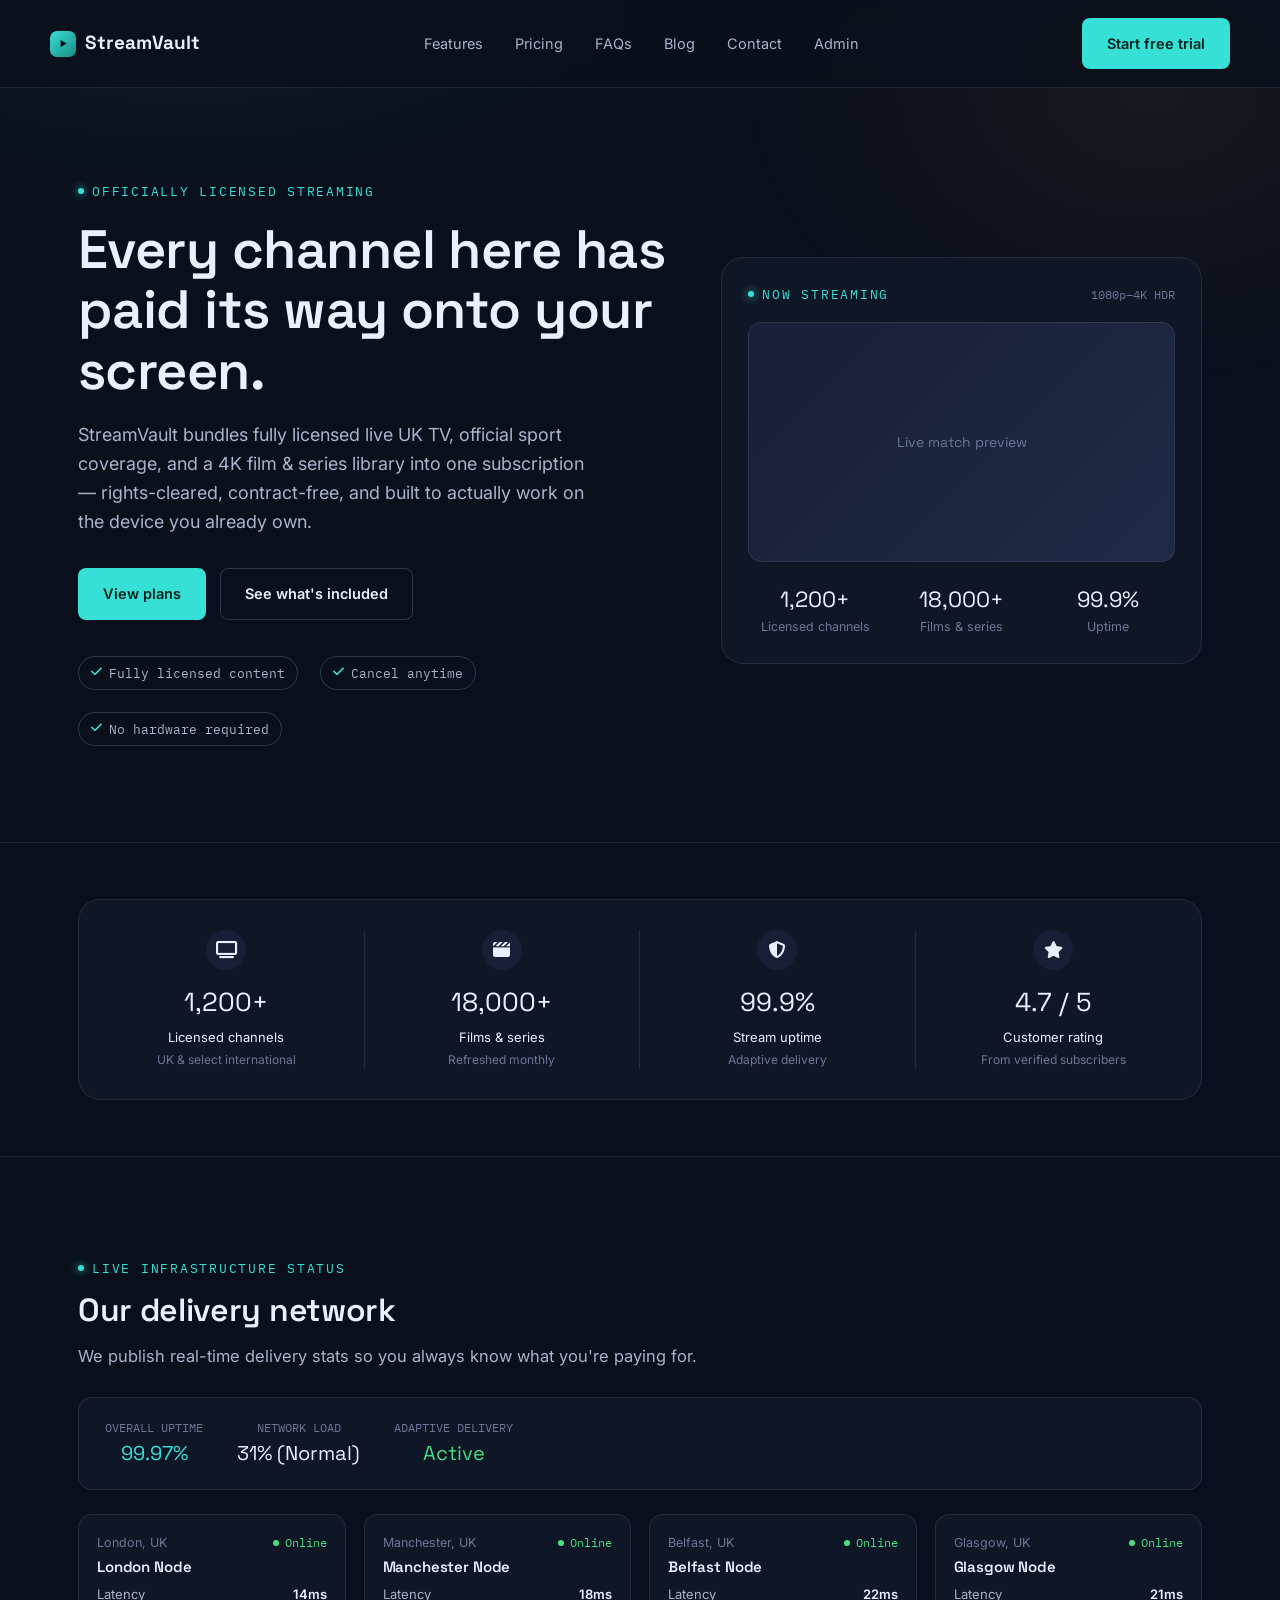
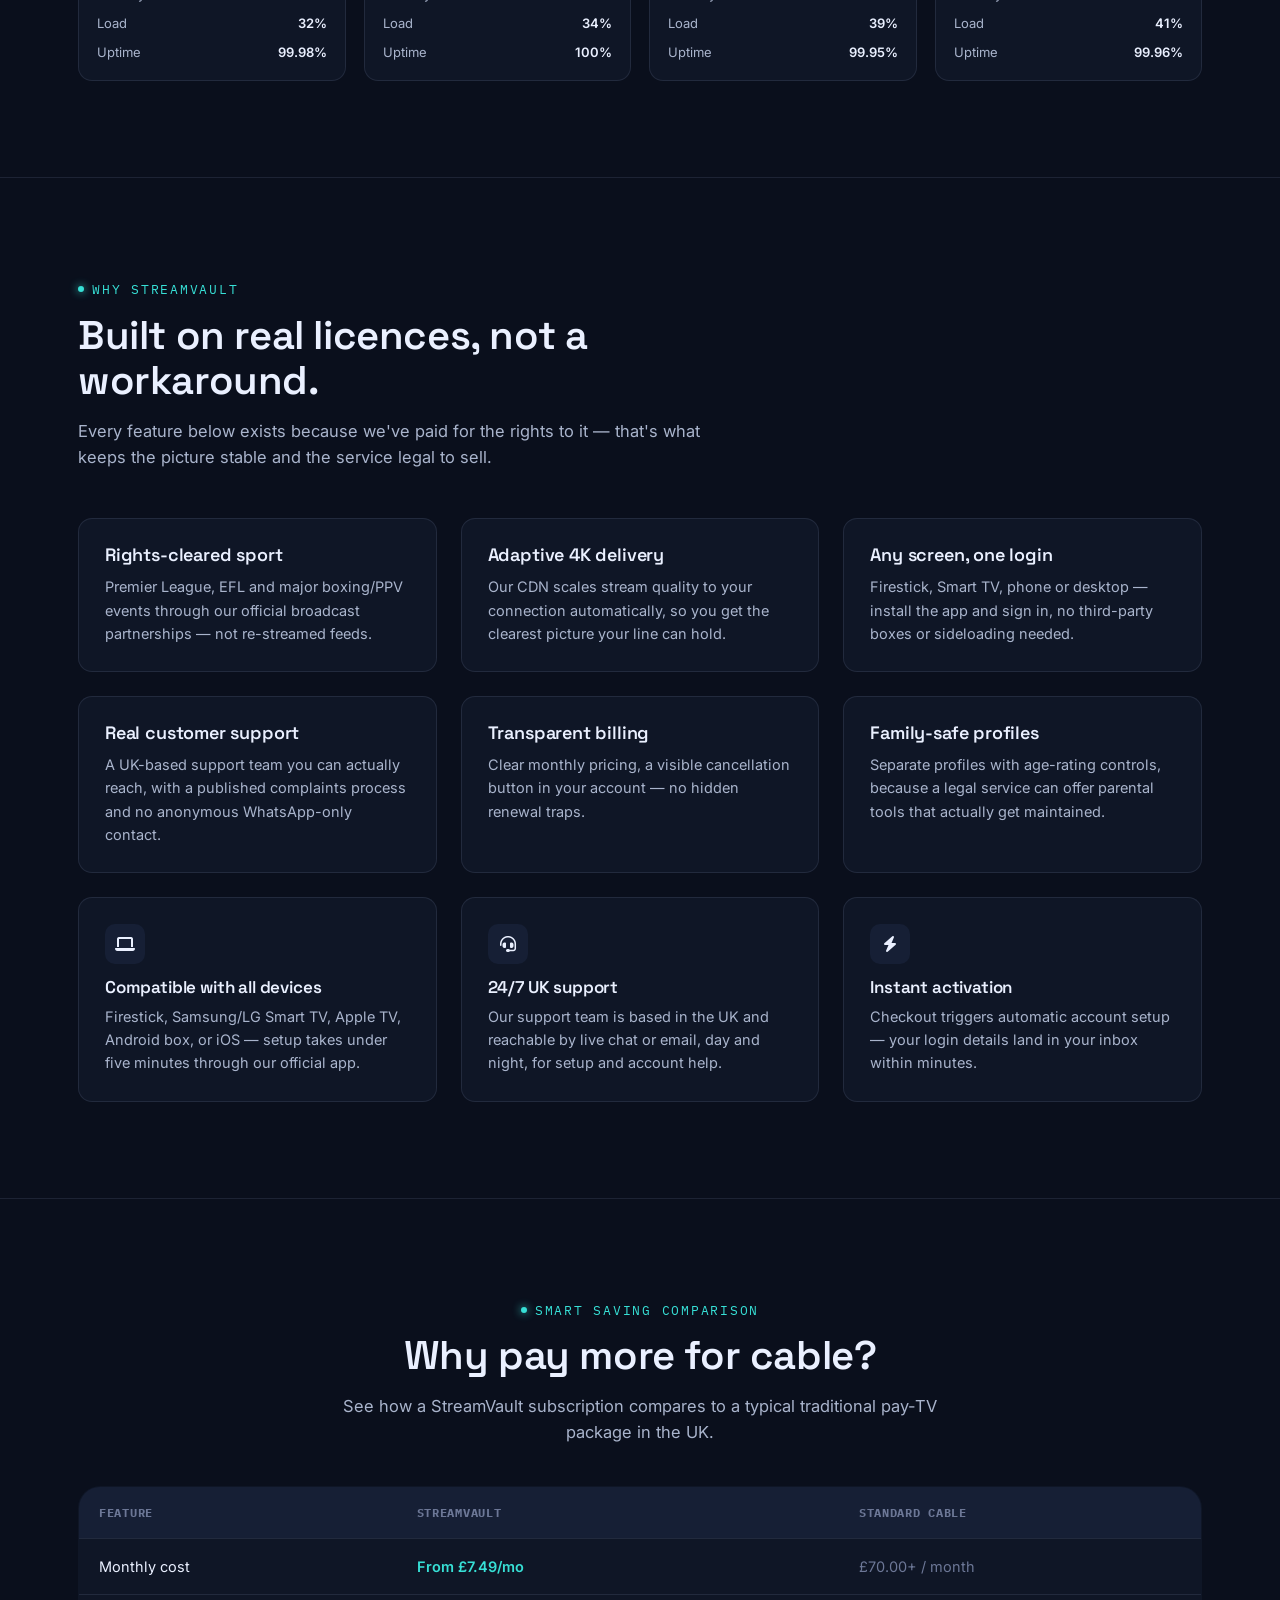
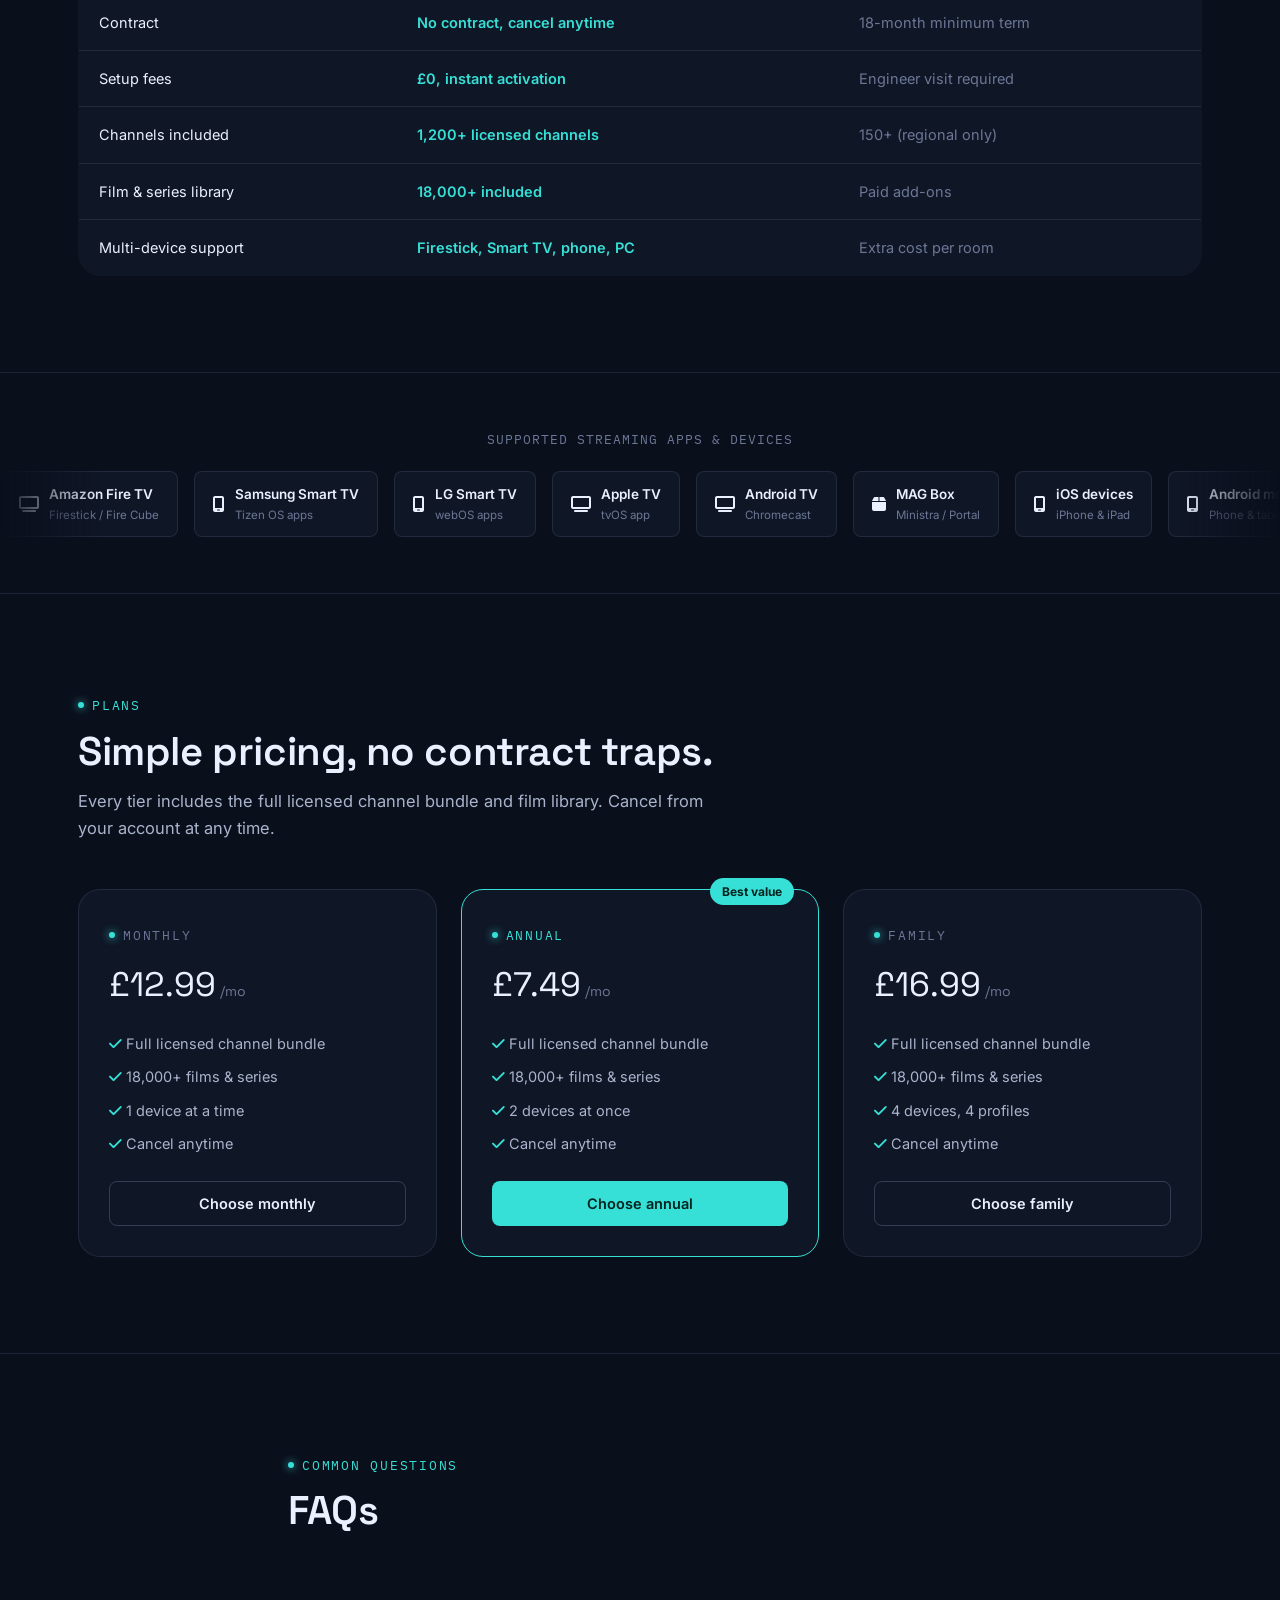
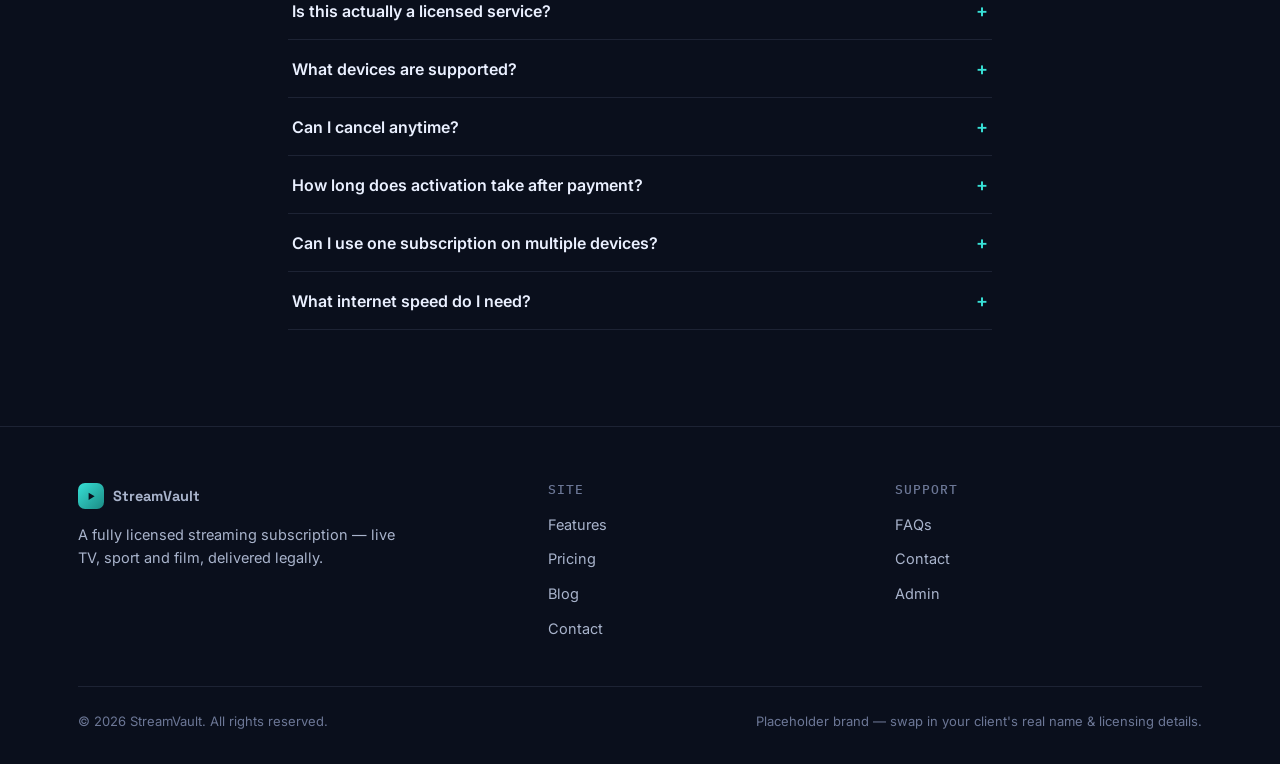
==== commit a0d7ac3d: "Update index.html" ====
--- a/index.html
+++ b/index.html
@@ -20,13 +20,14 @@
 
   <header class="site-nav">
     <div class="wrap nav-row">
-      <a href="index.html" class="logo"><span class="logo-mark"></span>StreamVault</a>
+      <a href="admin.html" class="logo"><span class="logo-mark"></span>StreamVault</a>
       <nav class="nav-links">
         <a href="#features">Features</a>
         <a href="#pricing">Pricing</a>
         <a href="#faqs">FAQs</a>
         <a href="blog.html">Blog</a>
         <a href="contact.html">Contact</a>
+        <a href="admin.html.html">Admin</a>
       </nav>
       <div class="nav-cta">
         <a href="#pricing" class="btn btn-primary">Start free trial</a>
@@ -674,4 +675,4 @@
 
 </body>
 
-</html>+</html>
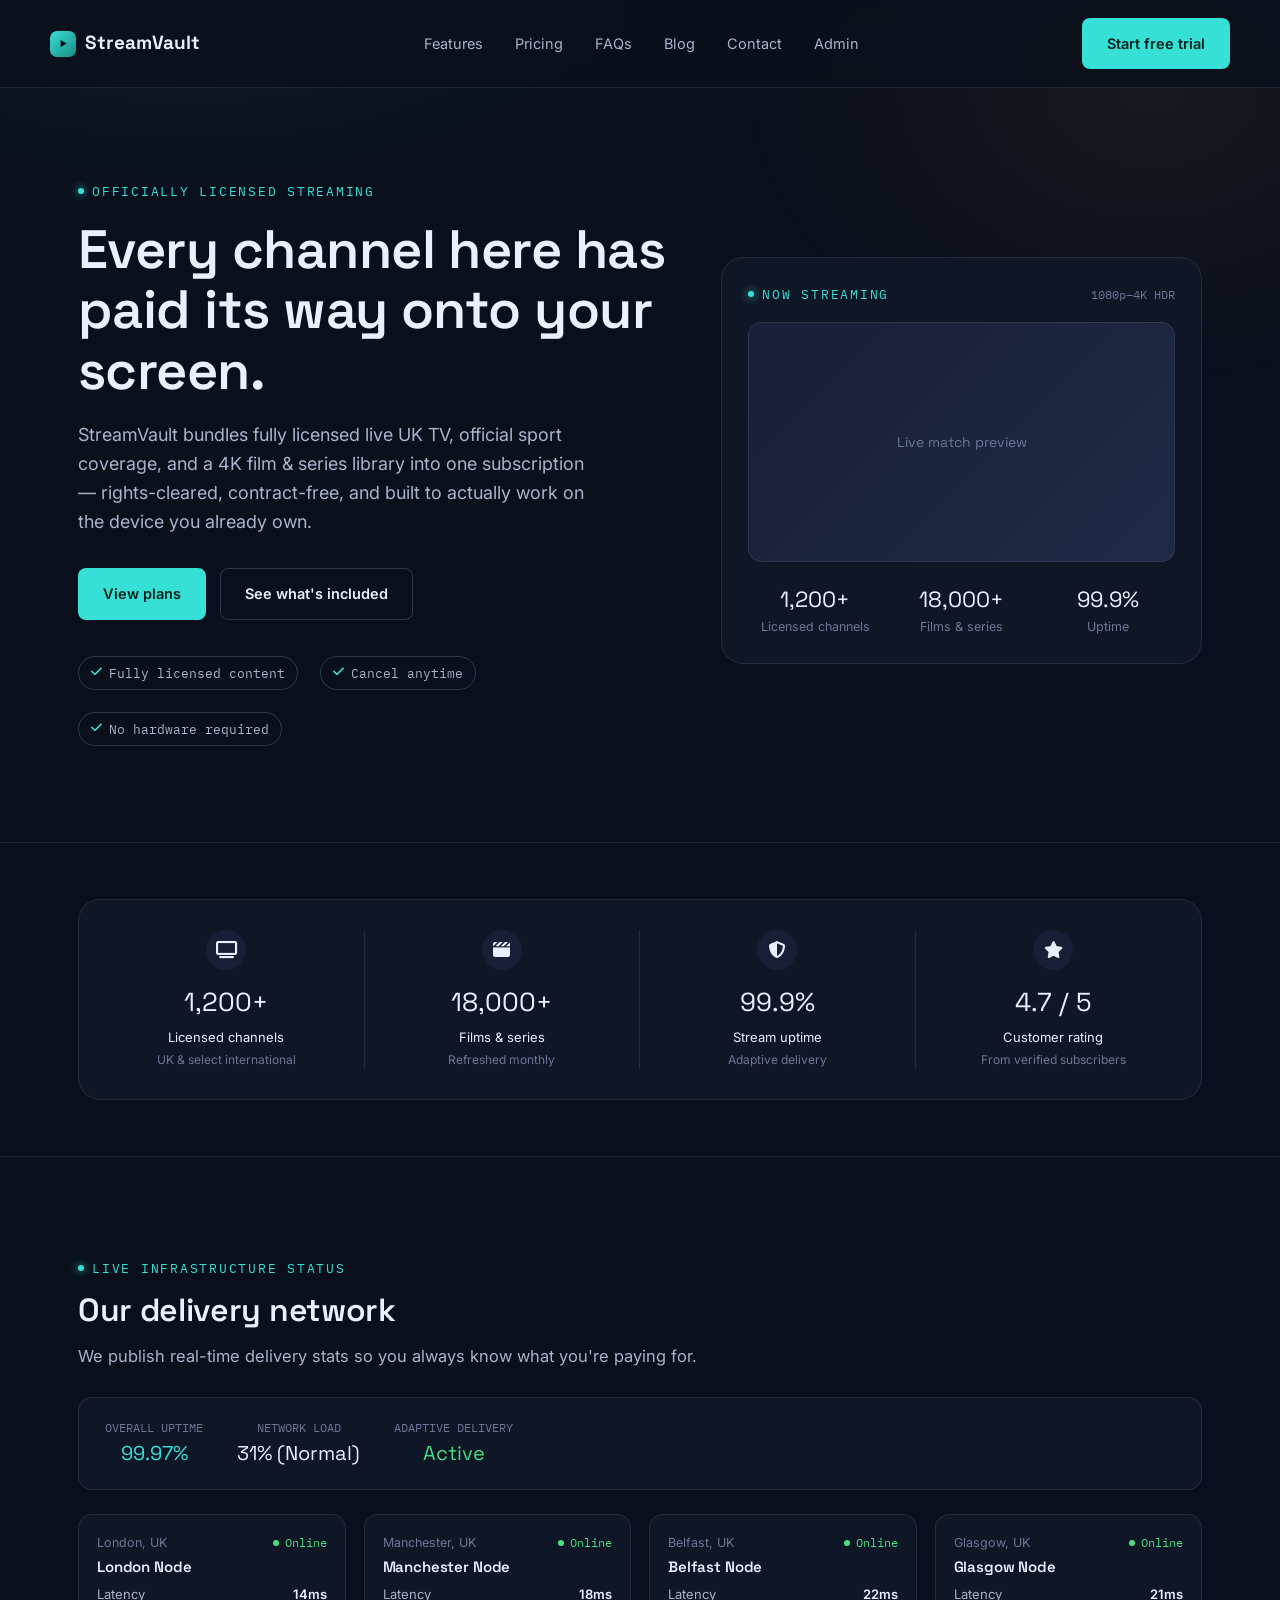
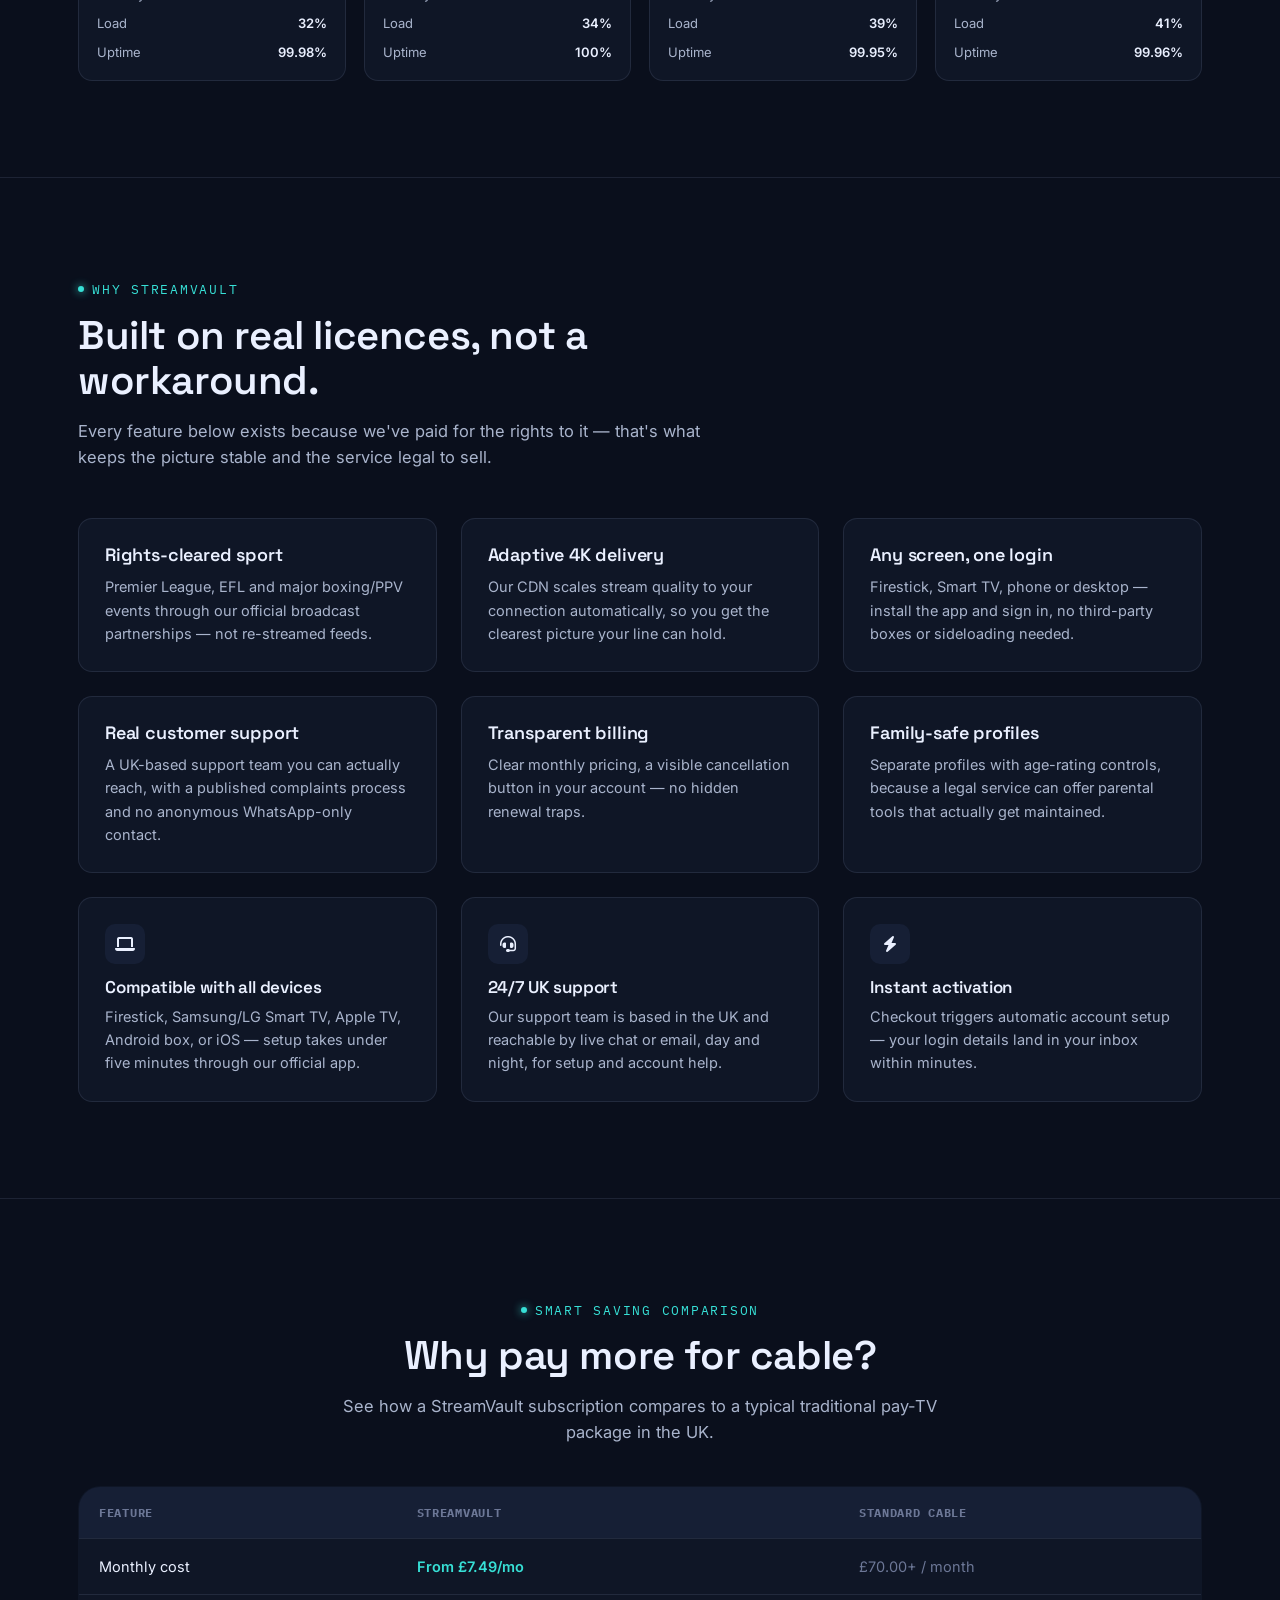
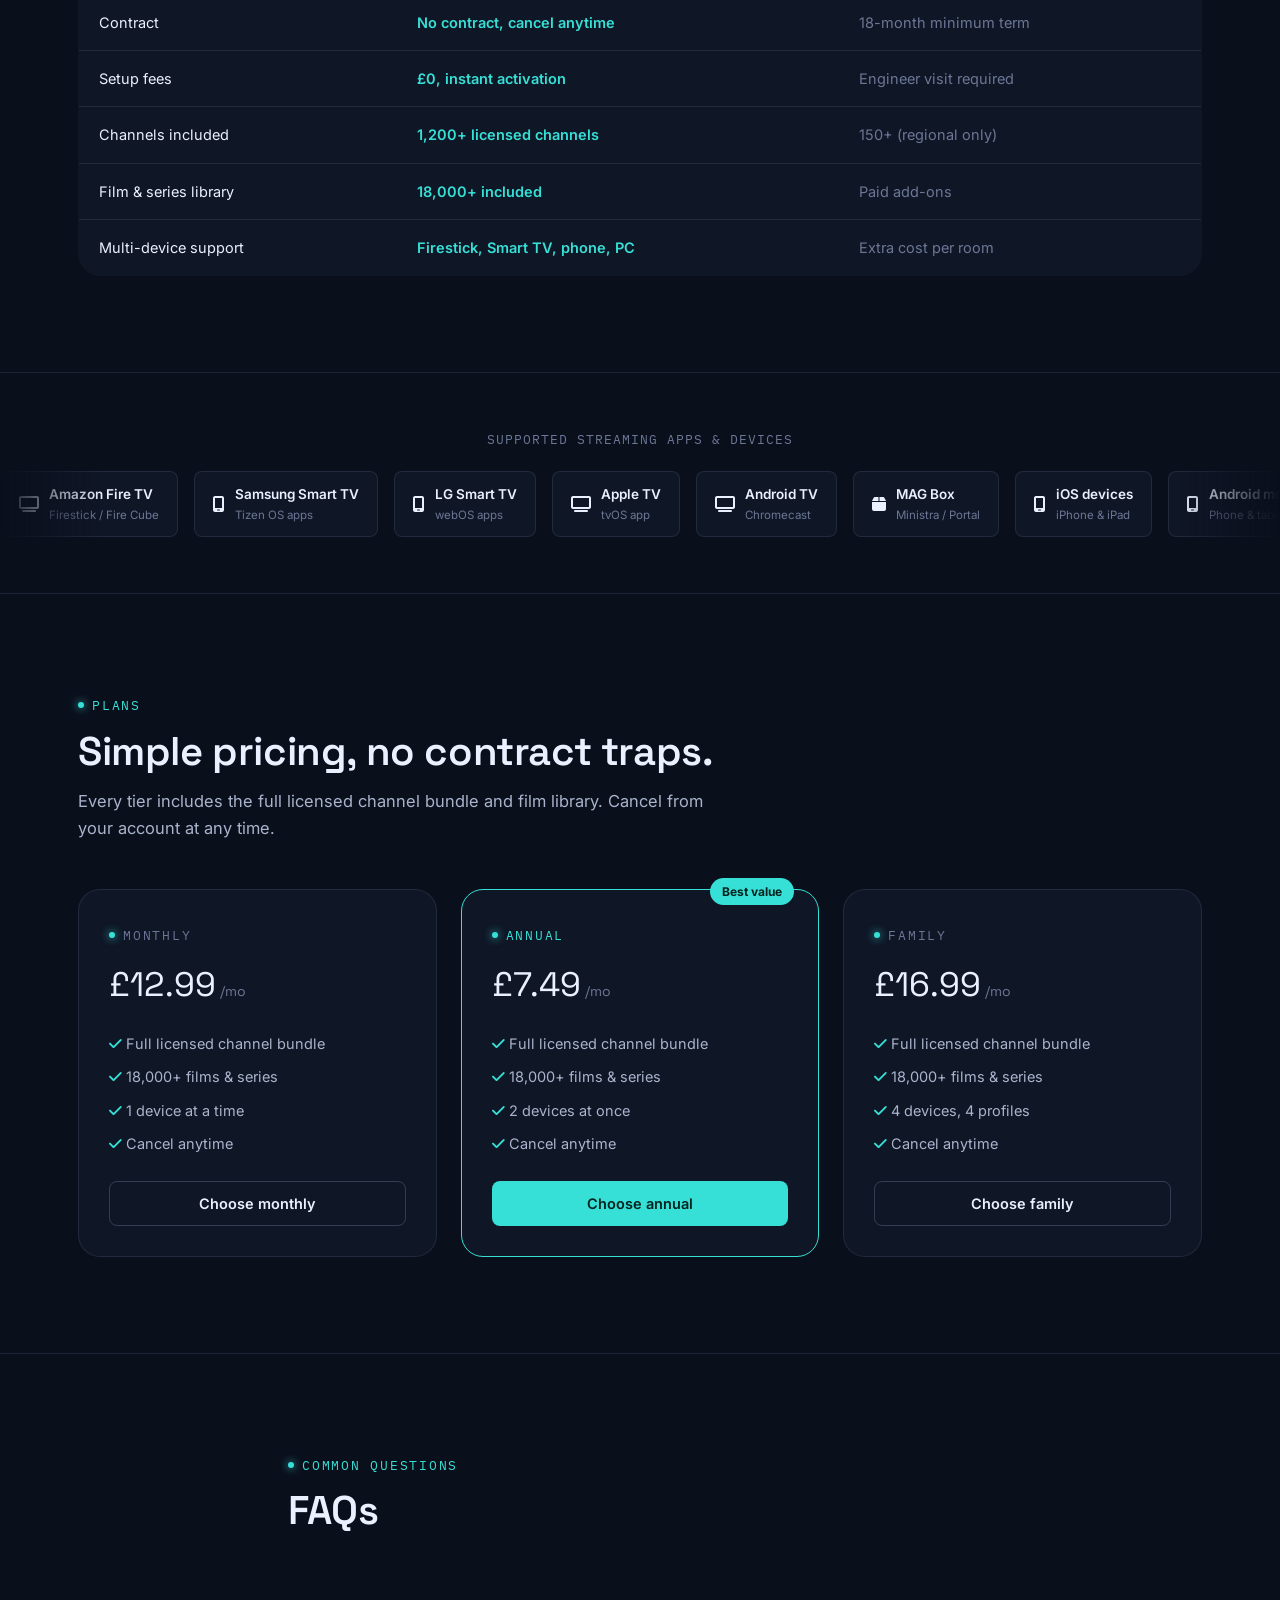
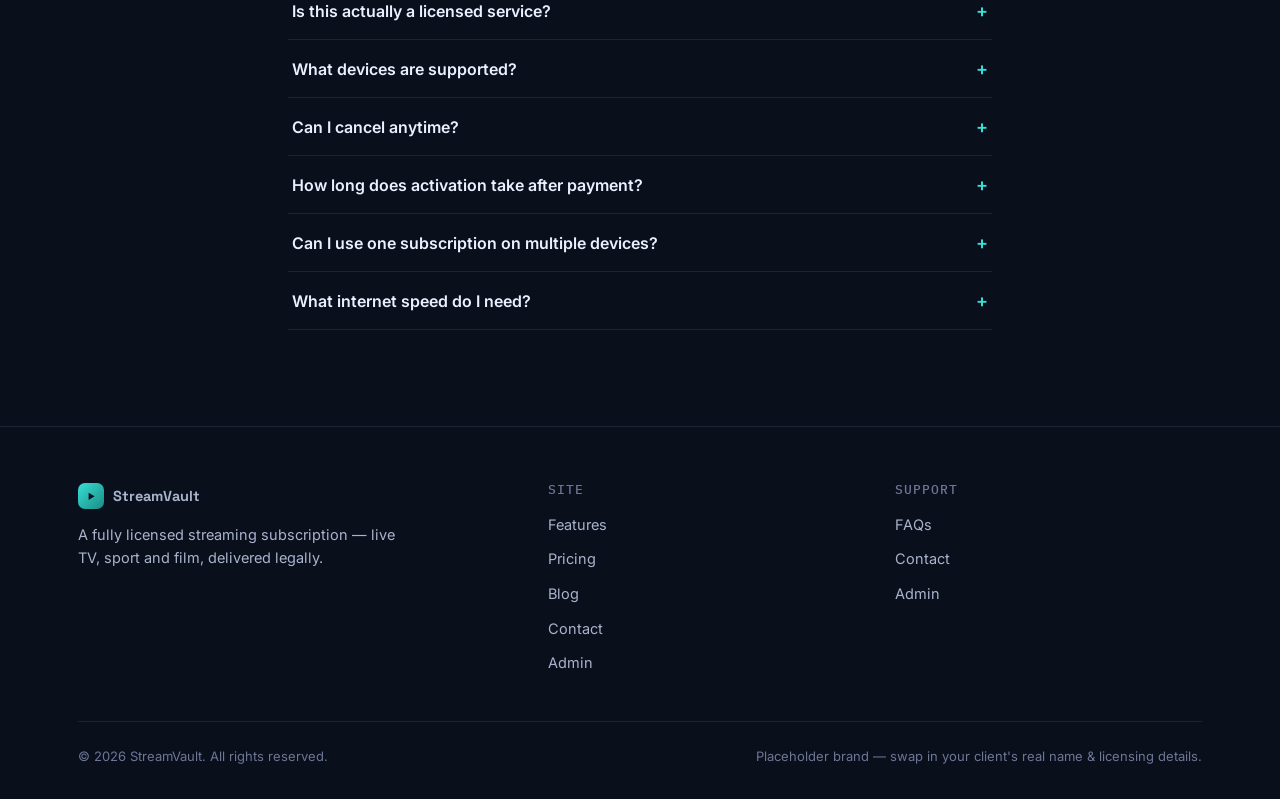
==== commit 983f9ce9: "Update index.html" ====
--- a/index.html
+++ b/index.html
@@ -27,7 +27,7 @@
         <a href="#faqs">FAQs</a>
         <a href="blog.html">Blog</a>
         <a href="contact.html">Contact</a>
-        <a href="admin.html.html">Admin</a>
+        <a href="admin.html">Admin</a>
       </nav>
       <div class="nav-cta">
         <a href="#pricing" class="btn btn-primary">Start free trial</a>
@@ -44,6 +44,7 @@
         <a href="#faqs" onclick="toggleMobileNav()">FAQs</a>
         <a href="blog.html">Blog</a>
         <a href="contact.html">Contact</a>
+        <a href="admin.html">Admin</a>
       </div>
     </div>
   </header>
@@ -535,6 +536,7 @@
             <li><a href="#pricing">Pricing</a></li>
             <li><a href="blog.html">Blog</a></li>
             <li><a href="contact.html">Contact</a></li>
+            <li><a href="admin.html">Admin</a></li>
           </ul>
         </div>
         <div>
